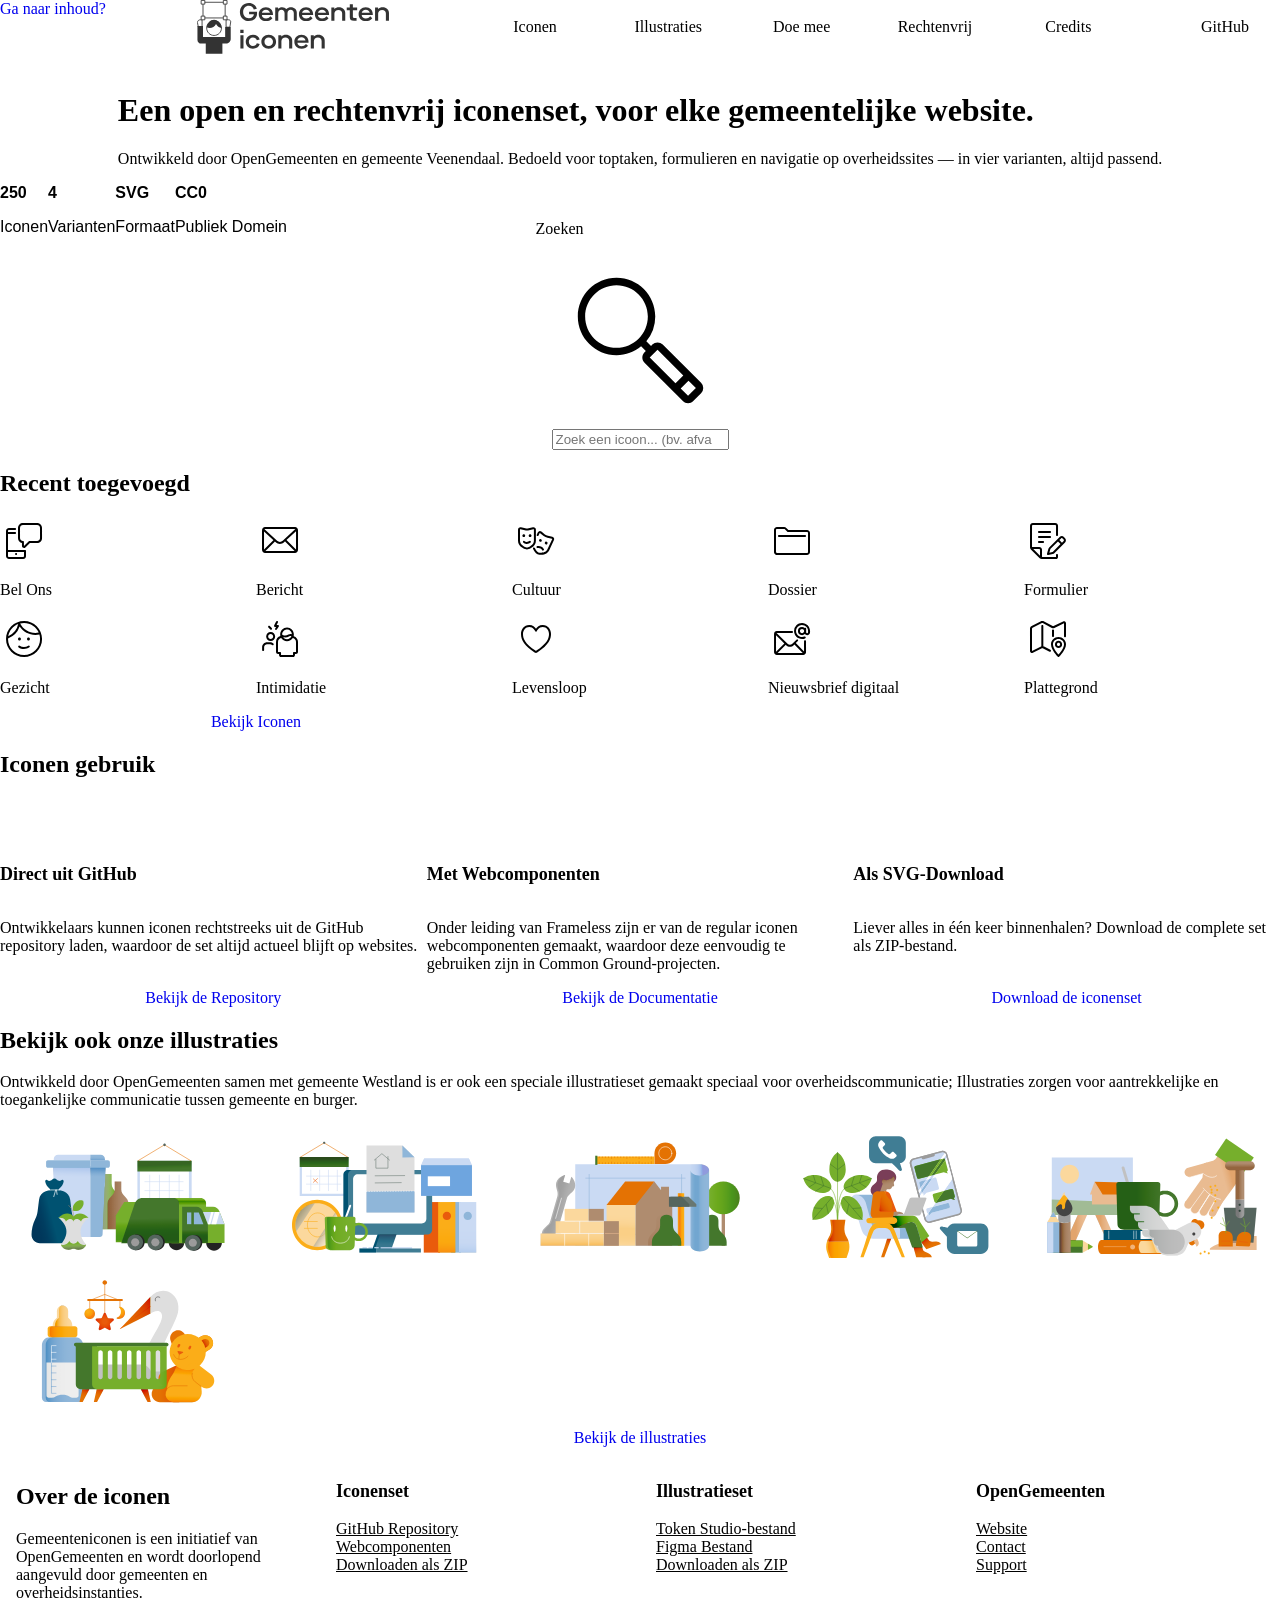
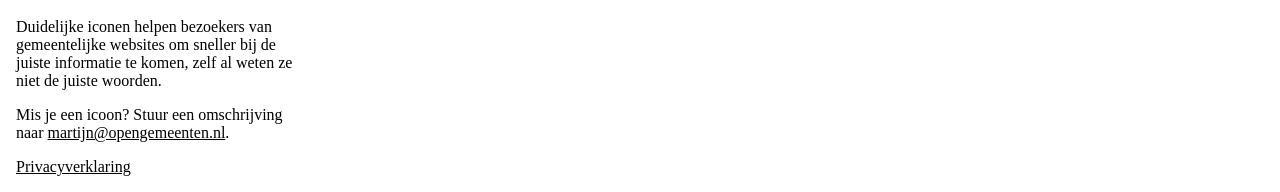
==== index.html @ 469a0768 "#8 illustraties content toegevoegd" ====
<!DOCTYPE html>
<html lang="nl">
    <head>
        <meta charset="UTF-8">

        <meta name="viewport" content="width=device-width, initial-scale=1.0">

        <title>Home | Gemeenteniconen.nl</title>
        <meta name="description" content="Gemeenteniconen.nl - Open en rechtenvrije iconen voor overheidscommunicatie">
        <meta name="author" content="Rowynn Sewkaransing">

        <link rel="stylesheet" href="https://rowynn-eu.github.io/fdnd-gi-look-and-feel-styleguide/styleguide-gemeenteniconen.css?v1">

        <link rel="stylesheet" href="./styles/base--remedy.css">

        <link rel="stylesheet" href="./styles/layout--header.css">
        <link rel="stylesheet" href="./styles/layout--main.css">
        <link rel="stylesheet" href="./styles/layout--footer.css">

        <link rel="stylesheet" href="./styles/page--index.css">

        <link rel="shortcut icon" href="./assets/favicon.png" type="image/x-icon">

        <script src="./scripts/controls--hamburger.js" defer></script>

    </head>
    <body>



        <!-- ************ -->
        <!-- MARK: HEADER -->
        <!-- ************ -->

        <header>
            <a class="skip" href="#main">Ga naar inhoud?</a>

            <a href="./">
                <picture>
                    <source media="(prefers-color-scheme: dark)" srcset="./assets/logo-dark.svg">
                    <img src="./assets/logo-light.svg" alt="Gemeenteniconen.nl home">
                </picture>
            </a>

            <button id="mobile-menu" type="button" class="button button-menu ">Menu</button>

            <nav>
                <a href="./iconen.html">Iconen</a>
                <a href="./illustraties.html">Illustraties</a>
                <a href="./doe-mee.html">Doe mee</a>
                <a href="./rechtenvrij.html">Rechtenvrij</a>
                <a href="./credits.html">Credits</a>

                <a class="button button-github " href="https://github.com/OpenGemeenten/Iconenset/" target="_blank" rel="noopener noreferrer">GitHub</a>
            </nav>
        </header>

        <!-- ********** -->
        <!-- MARK: MAIN -->
        <!-- ********** -->

        <main id="main">
            
            <!-- ***************** -->
            <!-- MARK: HERO/SEARCH -->
            <!-- ***************** -->

            <hgroup>
                <h1>
                    Een <span>open en rechtenvrij</span> iconenset, voor elke gemeentelijke website.
                </h1>
                <p>
                    Ontwikkeld door OpenGemeenten en gemeente Veenendaal. 
                    Bedoeld voor toptaken, formulieren en navigatie op 
                    overheidssites — in vier varianten, altijd passend.
                </p>
            </hgroup>

             <div>
                <strong>250</strong>
                <p>Iconen</p>
                <strong>4</strong>
                <p>Varianten</p>
                <strong>SVG</strong>
                <p>Formaat</p>
                <strong>CC0</strong>
                <p>Publiek Domein</p>
             </div>

            <search >
                <form action="./iconen.html">
                    <label>
                        <span>Zoeken</span>
                        <svg xmlns="http://www.w3.org/2000/svg" viewBox="0 0 48 48">
                        <path d="m40.43 35.48-10.4-10.37a1.983 1.983 0 0 0-2.82 0l-.35.35-1.28-1.28a10.45 10.45 0 0 0 2.42-6.7c0-5.79-4.71-10.5-10.5-10.5S7 11.69 7 17.48s4.71 10.5 10.5 10.5c2.53 0 4.85-.9 6.66-2.39l1.28 1.28-.35.35c-.78.78-.78 2.05 0 2.83l10.4 10.37c.39.39.9.59 1.41.59s1.02-.2 1.41-.59l2.12-2.12a1.983 1.983 0 0 0 0-2.82Zm-22.94-9.49c-4.69 0-8.5-3.81-8.5-8.5s3.81-8.5 8.5-8.5 8.5 3.81 8.5 8.5-3.81 8.5-8.5 8.5Zm11.13.53 6.99 6.96-2.12 2.12-6.99-6.96 2.12-2.12Zm8.28 12.49-2-2 2.12-2.12 2 2-2.12 2.12Z"/>
                        </svg> 
                        <input type="search" placeholder="Zoek een icoon... (bv. afval, paspoort, parkeren)" name="q">
                    </label>
                </form>
            </search>

            <!-- ************ -->
            <!-- MARK: RECENT -->
            <!-- ************ -->

            <section>
                <h2>Recent toegevoegd</h2>
                
                <ul>
                    <li>
                        <svg xmlns="http://www.w3.org/2000/svg" viewBox="0 0 48 48">
                            <path d="M25.01,33.03v-.03H8.01v-16h7c.55,0,1-.45,1-1s-.45-1-1-1h-7v-1c0-.55.45-1,1-1h6c.55,0,1-.45,1-1s-.45-1-1-1h-6c-1.65,0-3,1.35-3,3v25c0,1.65,1.35,3,3,3h14.17c1.56,0,2.83-1.27,2.83-2.83v-5.14c0-.55-.45-1-1-1ZM23.17,40h-14.17c-.55,0-1-.45-1-1v-4h16v4.17c0,.46-.37.83-.83.83ZM17.1,37.01v.02c0,.55-.45,1-1,1s-1-.45-1-1,.45-1.01,1-1.01,1,.44,1,.99ZM37.11,6h-14.19c-1.31,0-2.55.51-3.47,1.44s-1.44,2.16-1.44,3.47v10.22c.01,2.37,1.7,4.34,3.93,4.8l.03,3.12c0,.8.49,1.51,1.24,1.82.25.1.51.15.77.15.52,0,1.02-.2,1.4-.57l4.55-4.41h7.19c2.71,0,4.91-2.2,4.91-4.91v-10.22c0-2.71-2.2-4.91-4.91-4.91ZM40.02,21.12c0,1.6-1.31,2.91-2.91,2.91h-7.59c-.26,0-.51.1-.7.28l-4.85,4.71-.04-4.01c0-.55-.45-.99-1-.99-1.6,0-2.91-1.3-2.91-2.91v-10.22c-.01-.78.29-1.51.84-2.06s1.28-.85,2.06-.85h14.19c1.6,0,2.91,1.3,2.91,2.91v10.22Z"/>
                        </svg>
                        <p>Bel Ons</p>
                    </li>

                    <li>
                        <svg xmlns="http://www.w3.org/2000/svg" viewBox="0 0 48 48">
                            <path d="M39.03,10H9.03c-1.65,0-3,1.41-3,3.14v19.72c0,1.73,1.35,3.14,3,3.14h30c1.65,0,3-1.41,3-3.14V13.14c0-1.73-1.35-3.14-3-3.14ZM9.03,12h30c.12,0,.23.03.33.08,0,0,0,0-.01,0l-12.63,11.74c-1.62,1.51-3.98,1.51-5.61,0l-12.55-11.67c.14-.09.3-.15.47-.15ZM8.03,32.59V14.39l9.46,8.79c-.06.04-.12.06-.16.11l-9.29,9.29ZM9.44,34l9.29-9.29c.07-.07.1-.15.15-.22l.86.8c1.19,1.1,2.68,1.66,4.17,1.66s2.98-.55,4.17-1.66l1.01-.94c.05.13.12.26.23.36l9.29,9.29H9.44ZM40.03,32.59l-9.29-9.29c-.09-.09-.19-.15-.3-.2l9.59-8.91v18.4Z"/>
                        </svg>
                        <p>Bericht</p>
                    </li>


                    <li>
                        <svg xmlns="http://www.w3.org/2000/svg" viewBox="0 0 48 48">
                            <path d="m41.97 23.02-4.71 10.12c-1.81 3.9-5.9 4.66-8.79 4.66-.42 0-.81-.02-1.16-.04a5.148 5.148 0 0 1-3.37-1.57c-.93-.96-2.2-2.5-2.94-4.37a.994.994 0 0 1 .56-1.3.994.994 0 0 1 1.3.56c.63 1.56 1.72 2.88 2.52 3.72.55.57 1.28.91 2.07.96 2.31.16 6.43-.08 8-3.47l4.71-10.13a.371.371 0 0 0-.26-.53l-4.39-.88c-1.4-.28-2.73-.9-3.85-1.79l-3.5-2.79a.35.35 0 0 0-.32-.07c-.07.02-.19.06-.26.21l-1.03 2.23c-.23.5-.83.72-1.33.49-.5-.23-.72-.83-.49-1.33l1.03-2.23c.31-.67.9-1.14 1.61-1.31.71-.17 1.45 0 2.03.45l3.5 2.79a7.12 7.12 0 0 0 3 1.39l4.39.88c.72.14 1.32.6 1.65 1.26.33.65.34 1.41.04 2.08Zm-12.28.99a1.394 1.394 0 1 0-2.53-1.17 1.394 1.394 0 0 0 2.53 1.17Zm5.72 2.66a1.394 1.394 0 1 0-2.53-1.17 1.394 1.394 0 0 0 2.53 1.17Zm-10.19 2.45c-.53.17-.82.73-.65 1.26.17.52.73.81 1.26.65.73-.23 1.81-.06 2.75.43.75.39 1.31.94 1.46 1.44a1.005 1.005 0 0 0 1.25.67c.53-.16.83-.72.67-1.25-.31-1.02-1.2-1.98-2.44-2.63-1.44-.75-3.04-.97-4.29-.57Zm-8.4 3c-.6.23-1.23.34-1.86.34s-1.26-.12-1.86-.34c-2.64-1.02-7.08-3.46-7.08-8.38V12.57c0-.73.33-1.42.91-1.87a2.39 2.39 0 0 1 2.03-.44l4.35 1.05c1.08.26 2.22.26 3.3 0l4.35-1.05a2.39 2.39 0 0 1 2.03.44c.58.45.91 1.14.91 1.87v11.17c0 4.93-4.43 7.37-7.08 8.38Zm5.07-8.39V12.56c0-.16-.09-.25-.14-.3a.367.367 0 0 0-.32-.07l-4.35 1.05c-1.39.34-2.86.34-4.25 0l-4.35-1.05s-.06-.01-.09-.01c-.11 0-.19.05-.23.08-.05.04-.14.14-.14.3v11.17c0 3.73 3.63 5.68 5.8 6.52a3.2 3.2 0 0 0 2.28 0c2.16-.83 5.8-2.79 5.8-6.52Zm-8.71-5.09c0-.77-.62-1.39-1.39-1.39s-1.39.62-1.39 1.39.62 1.39 1.39 1.39 1.39-.62 1.39-1.39Zm4.91-1.4c-.77 0-1.39.62-1.39 1.39s.62 1.39 1.39 1.39 1.39-.62 1.39-1.39-.62-1.39-1.39-1.39Zm-.79 6.88c-.56.52-1.62.81-2.68.77-.85-.04-1.58-.3-1.93-.69a.998.998 0 1 0-1.49 1.33c.71.79 1.92 1.29 3.32 1.36h.34c1.5 0 2.89-.48 3.79-1.3a.997.997 0 1 0-1.35-1.47Z"/>
                        </svg>
                        <p>Cultuur</p>
                    </li>

                    <li>
                        <svg xmlns="http://www.w3.org/2000/svg" viewBox="0 0 48 48">
                            <path d="M39,13h-18.59l-2.12-2.12c-.57-.57-1.32-.88-2.12-.88h-7.17c-1.65,0-3,1.35-3,3v21.94c-.02.65.18,1.28.58,1.83.58.79,1.47,1.24,2.45,1.24h29.97c1.65,0,3-1.35,3-3v-19c0-1.65-1.35-3-3-3ZM40,35c0,.55-.45,1-1,1H9.03c-.33,0-.64-.15-.83-.42-.19-.26-.24-.58-.15-.88h-.05V13c0-.55.45-1,1-1h7.17c.27,0,.52.1.71.29l2.71,2.71h19.41c.55,0,1,.45,1,1v19ZM38,19c0,.55-.45,1-1,1H11c-.55,0-1-.45-1-1s.45-1,1-1h26c.55,0,1,.45,1,1Z"/>
                        </svg>
                        <p>Dossier</p>
                    </li>

                    <li>
                        <svg xmlns="http://www.w3.org/2000/svg" viewBox="0 0 48 48">
                            <path d="M41.06,21.14l-1.16-1.17c-1.13-1.13-3.1-1.13-4.23,0l-10.49,10.44c-.44.41-.73.94-.85,1.48l-1.34,4.88c-.09.34,0,.7.24.96.19.2.45.31.72.31.08,0,.15,0,.23-.03l4.69-1.08c.55-.13,1.05-.4,1.45-.8l10.75-10.75c1.16-1.17,1.16-3.06,0-4.23ZM28.9,34.71c-.13.13-.3.23-.48.27l-3.05.71.91-3.31c.04-.2.14-.37.3-.53l7.39-7.35,2.57,2.57-7.64,7.64ZM39.65,23.95l-1.69,1.69-2.57-2.57,1.7-1.69c.19-.19.45-.29.7-.29s.51.1.7.29l1.17,1.16c.39.39.39,1.02,0,1.4ZM32.96,36.93c-.55,0-.99.47-.98,1.02l.04,2.05h-14v-7.18c0-1.55-1.26-2.82-2.82-2.82h-7.18V8.8c0-.44.36-.8.8-.8h22.4c.44,0,.8.36.8.8v9.2c0,.55.45,1,1,1s1-.45,1-1v-9.2c0-1.54-1.26-2.8-2.8-2.8H8.82c-1.54,0-2.8,1.26-2.8,2.8v21.61c0,.74.3,1.46.83,1.99l8.84,8.79c.53.53,1.23.81,1.97.81h14.36c.54,0,1.04-.21,1.42-.6.38-.38.58-.89.57-1.43l-.04-2.06c0-.55-.43-1-1.02-.98ZM9.29,32h5.91c.45,0,.82.37.82.82v5.88l-6.73-6.69ZM26.02,21h-11c-.55,0-1-.45-1-1s.45-1,1-1h11c.55,0,1,.45,1,1s-.45,1-1,1ZM27.02,15c0,.55-.45,1-1,1h-11c-.55,0-1-.45-1-1s.45-1,1-1h11c.55,0,1,.45,1,1ZM19.02,24c.55,0,1,.45,1,1s-.45,1-1,1h-4c-.55,0-1-.45-1-1s.45-1,1-1h4Z"/>
                        </svg>
                        <p>Formulier</p>
                    </li>

                    <li>
                        <svg xmlns="http://www.w3.org/2000/svg" viewBox="0 0 48 48">
                            <path d="M17.98 23.99c0-.83.67-1.5 1.49-1.5s1.49.67 1.49 1.5-.67 1.5-1.49 1.5-1.49-.67-1.49-1.5Zm10.49-1.56c-.82 0-1.49.67-1.49 1.5s.67 1.5 1.49 1.5 1.49-.67 1.49-1.5-.67-1.5-1.49-1.5Zm13.59 1.55c0 9.94-8.09 18.03-18.03 18.03S6.01 33.92 6.01 23.98 14.1 5.95 24.04 5.95s18.03 8.09 18.03 18.03ZM24.04 7.95c-1.36 0-2.68.19-3.94.51.02.03.04.04.05.07 2.92 5.79 8.75 9.39 15.22 9.39 1.14 0 2.26-.11 3.37-.33-2.47-5.66-8.12-9.64-14.69-9.64ZM8.28 21.15a17.05 17.05 0 0 0 9.93-12.08c-5.11 2.01-8.94 6.55-9.93 12.08Zm31.79 2.83c0-1.56-.24-3.07-.65-4.5-1.32.29-2.68.44-4.05.44-6.4 0-12.24-3.15-15.76-8.37A19.069 19.069 0 0 1 8.05 23.39c0 .2-.03.39-.03.59 0 8.84 7.19 16.03 16.03 16.03s16.03-7.19 16.03-16.03Zm-11.78 6.69c-2.54 1.72-6.03 1.75-8.61.09a.993.993 0 0 0-1.38.3c-.3.46-.17 1.08.3 1.38 1.58 1.02 3.42 1.56 5.31 1.56s3.87-.58 5.49-1.68c.46-.31.58-.93.27-1.39a.999.999 0 0 0-1.39-.27Z"/>
                        </svg>
                        <p>Gezicht</p>
                    </li>

                    <li>
                        <svg xmlns="http://www.w3.org/2000/svg" viewBox="0 0 48 48">
                            <path d="M12.34,12.39c-.39-.39-.39-1.02,0-1.41s1.02-.39,1.41,0l2,2c.39.39.39,1.02,0,1.41-.2.2-.45.29-.71.29s-.51-.1-.71-.29l-2-2ZM14.04,27.19h-2.92c-2.76,0-5,2.24-5,5v2.9c0,.55.45,1,1,1s1-.45,1-1v-2.9c0-1.65,1.35-3,3-3h2.92c.75,0,1.47.28,2.02.78.41.37,1.04.34,1.41-.07.37-.41.34-1.04-.07-1.41-.92-.84-2.12-1.3-3.37-1.3ZM19.16,21.49c0,2.48-2.02,4.5-4.5,4.5s-4.5-2.02-4.5-4.5,2.02-4.5,4.5-4.5,4.5,2.02,4.5,4.5ZM17.16,21.49c0-1.38-1.12-2.5-2.5-2.5s-2.5,1.12-2.5,2.5,1.12,2.5,2.5,2.5,2.5-1.12,2.5-2.5ZM20.83,14.56l2-3c.2-.31.22-.7.05-1.03s-.51-.53-.88-.53h-1.38l1.28-2.55c.25-.49.05-1.09-.45-1.34-.5-.25-1.09-.05-1.34.45l-2,4c-.16.31-.14.68.04.97s.5.47.85.47h1.13l-.96,1.45c-.31.46-.18,1.08.28,1.39.17.11.36.17.55.17.32,0,.64-.16.83-.45ZM42,26.92v10.1c0,1.11-.9,2.01-2.01,2.01h-1.01v1.01c0,.54-.2,1.04-.58,1.43-.38.38-.89.59-1.42.59h-11.94c-.54,0-1.04-.21-1.42-.59-.38-.38-.59-.89-.58-1.43v-1.01s-1.01,0-1.01,0c-1.11,0-2.01-.9-2.01-2.01v-10.1c0-2.79,1.79-5.11,4.4-5.81-.14-.55-.23-1.13-.23-1.72,0-3.77,3.07-6.83,6.83-6.83s6.83,3.07,6.83,6.83c0,.45-.05.89-.13,1.32.05.14.08.29.07.45,2.52.75,4.23,3.02,4.23,5.76ZM26.17,19.38c0,.16.03.31.05.46.53.26,1.06.46,1.6.56,1.56.31,3.19,0,4.6-.85,1.09-.66,2.34-.75,3.41-.3-.07-2.61-2.2-4.71-4.82-4.71s-4.83,2.17-4.83,4.83ZM33.45,21.27c-1.36.83-2.9,1.25-4.43,1.25-.53,0-1.06-.05-1.59-.15-.08-.02-.17-.04-.25-.06.88,1.15,2.26,1.91,3.82,1.91,1.97,0,3.67-1.19,4.42-2.89-.55-.44-1.3-.46-1.97-.05ZM40,26.92c0-1.98-1.31-3.59-3.19-3.96-1.2,1.95-3.36,3.26-5.81,3.26s-4.61-1.31-5.82-3.27c0,0,0,0,0,0-1.9.38-3.17,1.97-3.17,3.96v10.1h2.03c.27,0,.52.12.71.3.19.19.29.44.29.71v2.01s11.94,0,11.94,0v-2.02c0-.27.1-.52.29-.71.19-.19.44-.29.71-.29h2.02v-10.11Z"/>
                        </svg>
                        <p>Intimidatie</p>
                    </li>

                    <li>
                        <svg xmlns="http://www.w3.org/2000/svg" viewBox="0 0 48 48">
                            <path d="M23.95,37.91c-.45,0-.9-.13-1.28-.4-.04-.02-.07-.05-.1-.08-9.64-6.36-13.57-11.69-13.57-18.4,0-4.33,2.91-8.93,8.31-8.93,3.47,0,5.59,2.1,6.69,3.64,1.09-1.54,3.22-3.64,6.69-3.64,5.4,0,8.31,4.6,8.31,8.93,0,4.65-1.64,10.49-13.8,18.5-.37.26-.81.39-1.25.39ZM23.86,35.89c.09.03.18,0,.22-.03,11.39-7.5,12.92-12.72,12.92-16.84,0-3.36-2.21-6.93-6.31-6.93s-5.69,3.84-5.76,4c-.16.37-.52.61-.92.61s-.77-.24-.93-.61c-.07-.16-1.75-4-5.76-4s-6.31,3.57-6.31,6.93c0,4.37,1.55,9.43,12.79,16.82.02.02.05.03.07.05Z"/>
                        </svg>
                        <p>Levens&shy;loop</p>
                    </li>

                    <li>
                        <svg xmlns="http://www.w3.org/2000/svg" viewBox="0 0 48 48">
                            <path d="M37.03 25.18c-.55 0-1 .45-1 1v10.29l-8.25-8.36 2.1-2.06c.39-.39.4-1.02.01-1.41a.987.987 0 0 0-1.41-.01l-4.16 4.09c-1.38 1.33-3.38 1.33-4.76 0L8.54 18.08c.08-.04.17-.07.26-.07h15.18c.55 0 1-.45 1-1s-.45-1-1-1H8.8c-1.52 0-2.76 1.33-2.76 2.96v18.08c0 1.63 1.24 2.96 2.76 2.96h26.47c1.52 0 2.76-1.33 2.76-2.96V26.18c0-.55-.45-1-1-1m-15.1 6.53c1.35 0 2.7-.52 3.78-1.56l.64-.63 8.38 8.49H9.62l8.17-8.21.37.35c1.07 1.04 2.42 1.56 3.77 1.56M8.03 20.37l8.32 8.04-8.32 8.36zM34.04 8.01c-2.13 0-4.14.83-5.65 2.34A7.95 7.95 0 0 0 26.04 16c0 4.41 3.58 8 7.99 8.01h.02c1.07 0 2.12-.21 3.11-.63.51-.21.75-.8.53-1.31a.99.99 0 0 0-1.31-.53c-.74.31-1.52.47-2.33.47h-.01c-1.6 0-3.11-.63-4.24-1.76s-1.75-2.64-1.75-4.25c0-1.6.63-3.11 1.76-4.24a5.998 5.998 0 0 1 10.23 4.26v1.17a.939.939 0 1 1-1.88 0v-3.4c0-.55-.45-1-1-1-.17 0-.31.05-.45.12-.72-.62-1.64-1-2.66-1a4.11 4.11 0 1 0 0 8.22c1.07 0 2.05-.42 2.78-1.1.54.67 1.35 1.1 2.28 1.1 1.62 0 2.94-1.32 2.94-2.94v-1.17c0-4.41-3.58-8-7.99-8.01Zm-.01 10.12c-1.16 0-2.11-.95-2.11-2.11s.95-2.11 2.11-2.11 2.11.95 2.11 2.11-.95 2.11-2.11 2.11"/>
                        </svg>
                        <p>Nieuws&shy;brief digitaal</p>
                    </li>
                    <li>
                        <svg xmlns="http://www.w3.org/2000/svg" viewBox="0 0 48 48">
                            <path d="M34.53,25.86c-1.98,0-3.6,1.6-3.6,3.57s1.62,3.57,3.6,3.57,3.6-1.6,3.6-3.57-1.62-3.57-3.6-3.57ZM34.53,31c-.88,0-1.6-.71-1.6-1.57s.72-1.57,1.6-1.57,1.6.71,1.6,1.57-.72,1.57-1.6,1.57ZM34.5,22c-4.14,0-7.5,3.29-7.5,7.34,0,5.74,6.53,12.11,6.81,12.38.19.19.44.28.69.28s.5-.09.69-.28c.28-.27,6.81-6.64,6.81-12.38,0-4.05-3.36-7.34-7.5-7.34ZM34.5,39.56c-1.62-1.74-5.5-6.33-5.5-10.22,0-2.95,2.47-5.34,5.5-5.34s5.5,2.4,5.5,5.34c0,3.89-3.88,8.48-5.5,10.22ZM42,8.3v12.84c0,.55-.45,1-1,1s-1-.45-1-1v-12.84l-9.54,4.59c-.82.42-1.83.42-2.68-.01l-8.59-4.68c-.53-.27-1.19-.27-1.75.01l-8.89,4.56c-.34.18-.56.55-.56.95v22.26l8.54-4.35c.26-.13.53-.23.81-.3,0-.02-.01-.04-.01-.06V11.04c0-.55.45-1,1-1s1,.45,1,1v20.22s-.01.04-.01.06c.28.07.55.17.81.3l6.3,3.24c.49.25.68.86.43,1.35-.25.49-.85.69-1.35.43l-6.3-3.24c-.55-.29-1.22-.29-1.77,0l-8.55,4.38c-.29.15-.6.22-.9.22-.36,0-.71-.1-1.03-.29-.61-.37-.97-1.02-.97-1.73V13.72c0-1.16.63-2.2,1.65-2.72l8.89-4.56c1.12-.58,2.47-.58,3.59,0l8.59,4.68c.26.13.58.13.85-.01l9.55-4.62c.6-.31,1.32-.28,1.92.08.61.37.97,1.02.97,1.74ZM29.01,22.07c-.55,0-1-.45-1-1v-5.52c0-.55.45-1,1-1s1,.45,1,1v5.52c0,.55-.45,1-1,1Z"/>
                        </svg>
                        <p>Platte&shy;grond</p>
                    </li>

                    <li><a class="button accent" href="./iconen.html">Bekijk Iconen</a></li>
                </ul>
            </section>

            <!-- ************* -->
            <!-- MARK: GEBRUIK -->
            <!-- ************* -->

            <section class="three-column">
                <h2>Iconen gebruik</h2>

                <article>
                    <h3>Direct uit GitHub</h3>

                    <svg width="98" height="96" viewBox="0 0 98 96" fill="none" xmlns="http://www.w3.org/2000/svg">
                        <g>
                        <path d="M41.4395 69.3848C28.8066 67.8535 19.9062 58.7617 19.9062 46.9902C19.9062 42.2051 21.6289 37.0371 24.5 33.5918C23.2559 30.4336 23.4473 23.7344 24.8828 20.959C28.7109 20.4805 33.8789 22.4902 36.9414 25.2656C40.5781 24.1172 44.4062 23.543 49.0957 23.543C53.7852 23.543 57.6133 24.1172 61.0586 25.1699C64.0254 22.4902 69.2891 20.4805 73.1172 20.959C74.457 23.543 74.6484 30.2422 73.4043 33.4961C76.4668 37.1328 78.0937 42.0137 78.0937 46.9902C78.0937 58.7617 69.1934 67.6621 56.3691 69.2891C59.623 71.3945 61.8242 75.9883 61.8242 81.252L61.8242 91.2051C61.8242 94.0762 64.2168 95.7031 67.0879 94.5547C84.4102 87.9512 98 70.6289 98 49.1914C98 22.1074 75.9883 6.69539e-07 48.9043 4.309e-07C21.8203 1.92261e-07 -1.9479e-07 22.1074 -4.3343e-07 49.1914C-6.20631e-07 70.4375 13.4941 88.0469 31.6777 94.6504C34.2617 95.6074 36.75 93.8848 36.75 91.3008L36.75 83.6445C35.4102 84.2188 33.6875 84.6016 32.1562 84.6016C25.8398 84.6016 22.1074 81.1563 19.4277 74.7441C18.375 72.1602 17.2266 70.6289 15.0254 70.3418C13.877 70.2461 13.4941 69.7676 13.4941 69.1934C13.4941 68.0449 15.4082 67.1836 17.3223 67.1836C20.0977 67.1836 22.4902 68.9063 24.9785 72.4473C26.8926 75.2227 28.9023 76.4668 31.2949 76.4668C33.6875 76.4668 35.2187 75.6055 37.4199 73.4043C39.0469 71.7773 40.291 70.3418 41.4395 69.3848Z"/>
                        </g>
                    </svg>

                    <p>
                        Ontwikkelaars kunnen iconen rechtstreeks uit de GitHub repository laden,
                        waardoor de set altijd actueel blijft op websites.
                    </p>
                    <a class="button accent" href="https://github.com/OpenGemeenten/Iconenset/">Bekijk de Repository</a>
                </article>

                <article>
                    <h3>Met Webcomponenten</h3>
                    <svg width="45" height="48" viewBox="0 0 45 48" fill="none" xmlns="http://www.w3.org/2000/svg">
                        <path d="M0 28.5C0 28.0858 0.335786 27.75 0.75 27.75H18C18.4142 27.75 18.75 28.0858 18.75 28.5V45.75C18.75 46.1642 18.4142 46.5 18 46.5H0.75C0.335787 46.5 0 46.1642 0 45.75V28.5Z" fill="#333333"/>
                        <path d="M45 37.125C45 43.1311 40.1311 48 34.125 48C28.1189 48 23.25 43.1311 23.25 37.125C23.25 31.1189 28.1189 26.25 34.125 26.25C40.1311 26.25 45 31.1189 45 37.125Z" fill="#333333"/>
                        <path d="M21.75 0L35.0651 21.375H8.43486L21.75 0Z"/>
                    </svg>

                    <p>
                        Onder leiding van Frameless zijn er van de regular iconen webcomponenten 
                        gemaakt, waardoor deze eenvoudig te gebruiken zijn in Common Ground-projecten.
                    </p>
                    <a class="button accent" href="https://frameless.github.io/iconset-npm/">Bekijk de Documentatie</a>
                </article>

                <article>
                    <h3>Als SVG-Download</h3>

                    <svg width="23" height="39" viewBox="0 0 23 39" fill="none" xmlns="http://www.w3.org/2000/svg">
                        <path d="M21.0458 36V39H1.04579V36H21.0458ZM12.5458 0V26.3789L19.5311 19.3936C20.1169 18.8078 21.0664 18.8078 21.6522 19.3936C22.238 19.9793 22.238 20.9289 21.6522 21.5146L12.1063 31.0605C11.5205 31.6463 10.571 31.6463 9.98524 31.0605L0.43934 21.5146C-0.146447 20.9289 -0.146447 19.9793 0.43934 19.3936C1.02513 18.8078 1.97465 18.8078 2.56043 19.3936L9.54578 26.3789V0H12.5458Z" />
                    </svg>

                    <p>Liever alles in één keer binnenhalen? Download de complete set als ZIP-bestand.</p>
                    <a class="button accent" href="https://github.com/OpenGemeenten/Iconenset/archive/refs/heads/master.zip">Download de iconenset</a>
                </article>
            </section>

            <!-- ****************** -->
            <!-- MARK: ILLUSTRATIES -->
            <!-- ****************** -->

            <section>
                <h2>Bekijk ook onze illustraties</h2>
                <p>
                    Ontwikkeld door OpenGemeenten samen met gemeente Westland is er ook een speciale illustratieset 
                    gemaakt speciaal voor overheidscommunicatie; Illustraties zorgen voor aantrekkelijke en toegankelijke communicatie tussen gemeente en burger.
                </p>
                <div>
                    <img src="./illustraties/afval.svg" alt="Voorbeeld Afbeelding 1">
                    <img src="./illustraties/belasting.svg" alt="Voorbeeld Afbeelding 2">
                    <img src="./illustraties/bouwen.svg" alt="Voorbeeld Afbeelding 3">
                    <img src="./illustraties/contact.svg" alt="Voorbeeld Afbeelding 4">
                    <img src="./illustraties/dagbesteding.svg" alt="Voorbeeld Afbeelding 5">
                    <img src="./illustraties/geboorte.svg" alt="Voorbeeld Afbeelding 6">
                </div>
                <a class="button accent" href="./illustraties.html">Bekijk de illustraties</a>
            </section>


        </main>

        <!-- ************ -->
        <!-- MARK: FOOTER -->
        <!-- ************ -->

         <footer>
            <section>
                <h2>Over de iconen</h2>

                <p>
                    Gemeenteniconen is een initiatief van OpenGemeenten en 
                    wordt doorlopend aangevuld door gemeenten en overheidsinstanties.
                </p>

                <p>
                    Duidelijke iconen helpen bezoekers van gemeentelijke websites om 
                    sneller bij de juiste informatie te komen, zelf al weten ze niet 
                    de juiste woorden.
                </p>

                <p>
                    Mis je een icoon? Stuur een omschrijving naar 
                    <a href="mailto:martijn@opengemeenten.nl">martijn@opengemeenten.nl</a>.
                </p>
                
                <p><a href="./privacy.html">Privacyverklaring</a></p>
            </section>

            <section>
                <h3>Iconenset</h3>

                <ul>
                    <li><a href="https://github.com/OpenGemeenten/Iconenset/" target="_blank" rel="noopener noreferrer">GitHub Repository</a></li>
                    <li><a href="https://frameless.github.io/iconset-npm/" target="_blank" rel="noopener noreferrer">Webcomponenten</a></li>
                    <li><a href="https://github.com/OpenGemeenten/Iconenset/archive/refs/heads/master.zip" target="_blank" rel="noopener noreferrer">Downloaden als ZIP</a></li>
                </ul>
            </section>
            
            <section>
                <h3>Illustratieset</h3>

                <ul>
                    <li><a href="https://github.com/OpenGemeenten/figma-tokens/blob/main/illustrationset.json" target="_blank" rel="noopener noreferrer">Token Studio-bestand</a></li>
                    <li><a href="https://www.figma.com/community/file/1446166755200300993/opengemeenten-illustratieset" target="_blank" rel="noopener noreferrer">Figma Bestand</a></li>
                    <li><a href="https://www.gemeenteniconen.nl/downloads/OG_Illustratieset_v1.zip" target="_blank" rel="noopener noreferrer">Downloaden als ZIP</a></li>
                </ul>
            </section>

            <section>
                <h3>OpenGemeenten</h3>

                <ul>
                    <li><a href="https://www.opengemeenten.nl/" target="_blank" rel="noopener noreferrer">Website</a></li>
                    <li><a href="https://opengemeenten.nl/contact" target="_blank" rel="noopener noreferrer">Contact</a></li>
                    <li><a href="https://www.opengemeenten.nl/support/" target="_blank" rel="noopener noreferrer">Support</a></li>
                </ul>
            </section>
        </footer>
    </body>
</html>
---- styles/base--remedy.css ----
@layer styleguide, base;

@layer base {
    /* ********** */
    /* MARK: BASE */
    /* ********** */

    *, ::before, ::after {
        box-sizing: border-box;
    }

    html {
        --outline: #e09252;
    }

    body {
        display: grid;
        min-height: 100dvh;
        grid-template-rows: auto 1fr auto;;
        margin: 0;

        & main {
            margin: 1rem;
        }
    }

    img, picture, svg {
        display: block;
    }

    img, svg {
        max-width: 100%;
        height: auto;
    }


    :is(article, section) a:not(.button) {
        color: color-mix(in srgb, var(--accent) 30%, var(--fg-0) 70%);

        &:focus {
            color: var(--fg-0);
        }
    }

    a.button, header a {
        text-decoration: none;
        &:hover, &:focus {
            text-decoration: underline;
        }
    }

    /* *********** */
    /* MARK: KLEUR */
    /* *********** */

    path {
        fill: var(--fg-0);
    }


    ::selection {
        color: var(--accent-text);
        background: var(--accent);
    }

    :focus {
        outline-color: var(--outline);
        outline-offset: 0.1em;
    }

    .button {
        font-family: 'Geist';
    }

    .card {
        display: flex;
        flex-direction: column;
        justify-content: center;
        align-items: center;
        padding: var(--spacing-sm);
        transition-duration: 0.125s;
        
        border-radius: var(--rounded-xs);
        border: none;

        background-color: var(--bg-1);
        width: 8rem;
        height: 8rem;

        > svg, img {
            fill: var(--fg-0);
            aspect-ratio: 1 / 1;
            width: 50%;
            height: 50%;
        }

        &:hover, &:focus {
            box-shadow: 0.25rem 0.25rem 0rem 0rem var(--accent);
            translate: 0 -0.25rem;
        }

    }
}

    /* **************** */
    /* MARK: STYLEGUIDE */
    /* **************** */

@layer styleguide {
    
    :is(button, .button) {
        appearance: none;
        display: flex;
        justify-content: center;
        align-items: center;
        padding: var(--spacing-sm);
        border: none;
        border-radius: var(--rounded-xs);
        transition-property: translate;
        transition-duration: 0.125s;

        &:hover,
        &:focus {
            text-decoration-line: underline;
            translate: 0 -2px;
        }
    }

    h1, .heading-large {
        font-size: clamp(1.5rem, 1.2241rem + 1.3793vw, 2rem);
    }

    h2, .heading-medium {
        font-size: clamp(1.125rem, 0.9181rem + 1.0345vw, 1.5rem);
    }

    h3, .heading-small {
        font-size: clamp(1rem, 0.931rem + 0.3448vw, 1.125rem);
    }
}
---- styles/layout--header.css ----
header {

    /* ************* */
    /* MARK: STYLING */
    /* ************* */
    --accent-muted-alt:light-dark(#485364, #486ddb);
    z-index: 10;

    color: inherit;
    background-color: inherit;

    padding-top: var(--spacing-md);

    display: flex;
    flex-wrap: wrap;
    justify-content: space-between;
    gap: 1em;

    position: sticky;
    top: 0;

    border-bottom: 1px solid var(--fg-0);

    picture {
        width: clamp(8rem, 6.5455rem + 7.2727vw, 12rem);
        height: auto;
        flex-basis: 90%;
        margin-left: var(--spacing-md);
    }
    /* ************* */
    /* MARK: BUTTONS */
    /* ************* */

    .button-menu, .button-github {
        color: var(--accent-text);
        background-color: var(--accent-muted-alt);
        height: 40px;
        width: 120px;
    }


    .button-github::before {
        scale:0.9;
    }

    .button-menu {
        background-color: var(--accent);
        z-index: 30;
        flex-basis: 10%;
        margin-right:var(--spacing-sm);
    }


    /* ********* */
    /* MARK: NAV */
    /* ********* */

    nav {
        z-index: 20;
        display: grid;
        grid-template-columns: repeat(auto-fit, 120px);
        /* grid-template-rows: repeat(auto, 110px); */
        column-gap: var(--spacing-md);
        row-gap: var(--spacing-sm);
        justify-content: center;

        background-color: var(--accent);

        flex-basis: 100%;
        flex-grow: 1;
        transition-duration: 0.125s;

        overflow: hidden;

        visibility: hidden;
        max-height: 0;
        padding: 0;

        & > a {
            font-family: 'Geist';
            color: var(--accent-text);
            background-color: var(--accent-muted-alt);

            min-width: 110px;
            height: 40px;
            text-align:center;
            justify-content: center;
            align-items: center;
            padding: var(--spacing-sm);
            transition-property: translate;
            transition-duration: 0.125s;
            
            border-radius: var(--rounded-xs);
            border: none;

            &:hover, &:focus {
                translate: 0 -2px;
            }
        }
    }

    .is-open {
        border-top: 1px solid var(--fg-0);
        visibility: visible;
        max-height: unset;
        padding: var(--spacing-md);
    }
    /* ************* */
    /* MARK: @MEDIA */
    /* ************* */


    @media (min-width: 900px) {

        padding-top: var(--spacing-sm);
        padding-bottom: var(--spacing-sm);

        picture {
            flex-basis: none;
        }

        button[id="mobile-menu"] {
            display: none;
        }

        nav {
            visibility: visible;
            max-height: unset;
            flex-basis: 0%;

            background-color: unset;
            transition-duration: 0;
            
            display: grid;
            grid-template-columns: repeat(6, 1fr);
            align-items: center;

            .button-github {
                background-color: var(--accent);
                width: fit-content;
                height: fit-content;
                padding: var(--spacing-xs);
                margin-left: auto;
                margin-right: var(--spacing-md);
            }

            & > a {
                color: var(--fg-0);
                background-color: unset;

                padding: unset;
                height: fit-content;
                width: fit-content;

                &:hover, &:focus {
                    translate: unset;
                }
            }

        }

    }

    @media (min-width: 1000px) {
        nav {
            max-width: 800px;
        }
    }
}
---- styles/layout--main.css ----
main {
    display: grid;
    place-items: center;
    gap: var(--spacing-md);

    width: min(100% - 2 * var(--spacing-md), 900px);
    margin-inline: auto;

    article, section {
        width: 100%;
    }

    .three-column {
        display: grid;
        grid-template-columns: 1fr;
        gap: var(--spacing-md);

        article {
            display: flex;
            flex-direction: column;

            img, svg {
                height: 3em;
                width: auto;
                order:-1;

                margin-right: auto;
            }  

            a {
                margin-top: auto;
            }
        }

        @media (min-width: 600px) {
            grid-template-columns: repeat(3, 1fr);

            h2 {
                grid-column: 1 / -1
            }
        }
    }
}
---- styles/layout--footer.css ----
footer {
    
    color: var(--accent-text);
    background:var(--accent);

    display: grid;
    grid-template-columns: repeat(auto-fit, 288px);
    justify-content: space-around;

    margin-top: var(--spacing-xxl);

    section {
        margin: var(--spacing-sm);
    }

    ul {
        list-style: none;
        padding: 0;
    }
    
    li {
        padding-bottom: var(--spacing-md);
    }

    a {
        color: inherit;
    }

}
---- styles/page--index.css ----
main {

    ul {
        list-style: none;
        padding-left: 0;
        margin: 0;
    }

    /* *********** */
    /* MARK: STATS */
    /* *********** */

    > div:nth-of-type(1) {
        width: 100%;
        border-top: 1px solid var(--fg-0);
        border-bottom: 1px solid var(--fg-0);
        padding: var(--spacing-md) 0;
        
        display: grid;
        grid-template-columns: auto 1fr auto 1fr;
        align-items: baseline;
        column-gap: var(--spacing-xs);

        @media (min-width: 700px) {
            grid-template-columns: repeat(4, auto);
            grid-template-rows: auto auto;
            grid-auto-flow: column;
            justify-content: start;
            column-gap: var(--spacing-lg);
            row-gap: 0;
        }

        :is(p, strong) {
            font-family: 'Geist', sans-serif;
        }
    }

    /* ************ */
    /* MARK: ZOEKEN */
    /* ************ */

    search {
        margin: var(--spacing-xxl) 0 var(--spacing-xl) 0;

        label {
            input {
                flex-basis: 100;
            }
            span {
            font-family: 'Geist';
            color: var(--fg-2);
            position: absolute;
            translate: -1em -2em;
            }
        }
    }

    /* ************ */
    /* MARK: RECENT */
    /* ************ */

    section:nth-of-type(1) > ul {
            display: grid;
            grid-template-columns: repeat(auto-fit, 6rem);
            gap: var(--spacing-sm);

            svg {width: 3rem;}

            li {
                place-items: center;
                background: var(--bg-1);
                border-radius: var(--rounded-xs);
            }

            li:last-child {
                background:none;
                grid-column: span 2;
                place-items: unset;
            }

            @media (min-width: 600px) {
                grid-template-columns: repeat(5, 1fr);
            }
        }

    /* ****************** */
    /* MARK: ILLUSRTATIES */
    /* ****************** */

    section:nth-of-type(3) > div {
        display: grid;
        grid-template-columns:
        repeat(auto-fit, clamp(9rem, -0.2632rem + 46.3158vw, 16rem));
        justify-content: center;
        align-items: center;
        gap: var(--spacing-sm);

        img {
            background-color: var(--bg-1);
        }
        margin-bottom: 1em;
    }
}
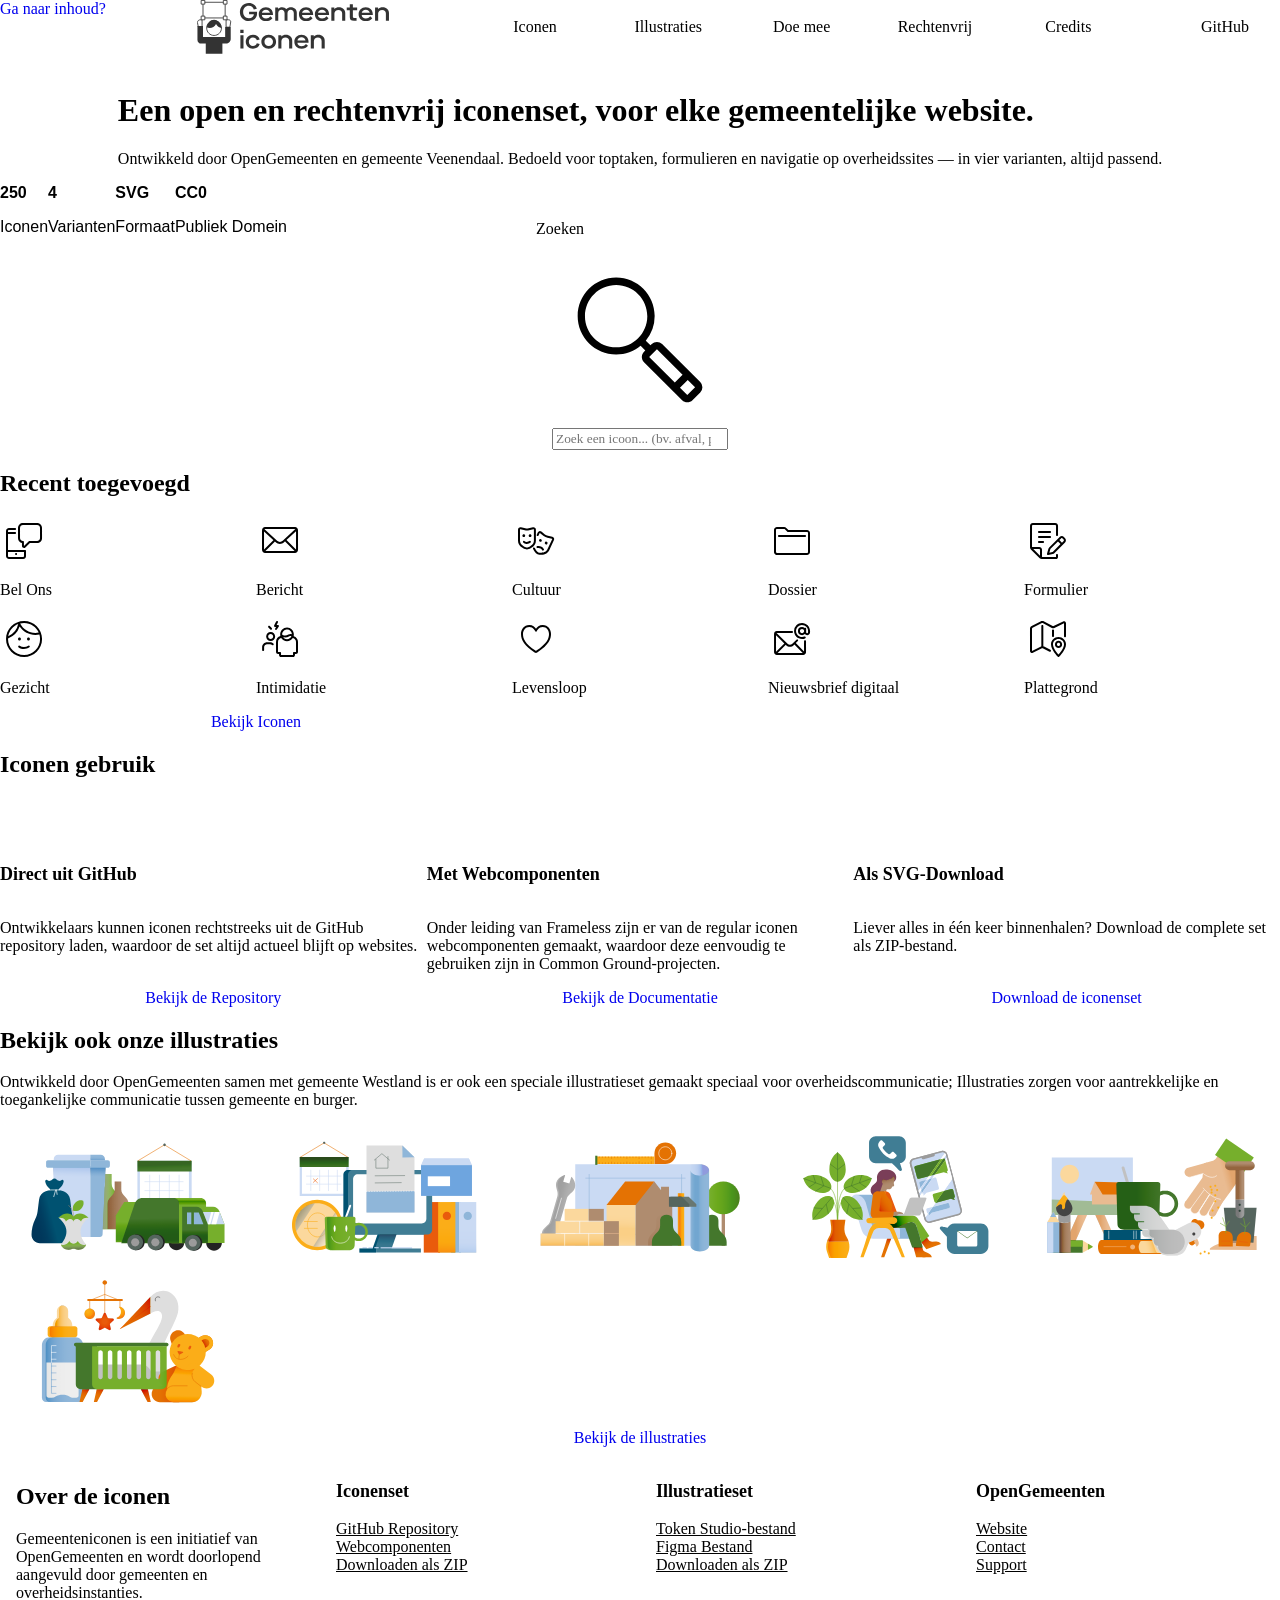
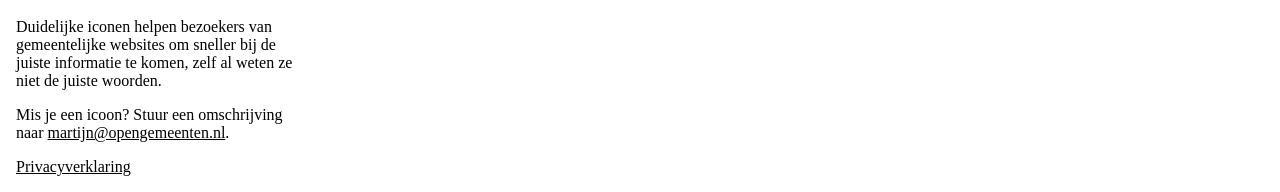
==== commit 8a6881b5: "#12 filters en basis iconen in html gezet met basis styling" ====
--- a/index.html
+++ b/index.html
@@ -87,7 +87,7 @@
                 <p>Publiek Domein</p>
              </div>
 
-            <search >
+            <search class="search-style">
                 <form action="./iconen.html">
                     <label>
                         <span>Zoeken</span>
--- a/styles/base--remedy.css
+++ b/styles/base--remedy.css
@@ -51,6 +51,10 @@
         }
     }
 
+    fieldset,legend, input {
+        font-family:'Geist';
+    }
+
     /* *********** */
     /* MARK: KLEUR */
     /* *********** */
@@ -100,7 +104,6 @@
             box-shadow: 0.25rem 0.25rem 0rem 0rem var(--accent);
             translate: 0 -0.25rem;
         }
-
     }
 }
 
--- a/styles/layout--main.css
+++ b/styles/layout--main.css
@@ -40,4 +40,25 @@
             }
         }
     }
+
+    /* ************ */
+    /* MARK: ZOEKEN */
+    /* ************ */
+
+    .search-style {
+        margin: var(--spacing-xxl) 0 var(--spacing-xl) 0;
+
+        label {
+            input {
+                flex-basis: 100;
+            }
+            span {
+            font-family: 'Geist';
+            color: var(--fg-2);
+            position: absolute;
+            translate: -1em -2em;
+            }
+        }
+    }
+
 }
--- a/styles/page--index.css
+++ b/styles/page--index.css
@@ -34,26 +34,6 @@
 
         :is(p, strong) {
             font-family: 'Geist', sans-serif;
-        }
-    }
-
-    /* ************ */
-    /* MARK: ZOEKEN */
-    /* ************ */
-
-    search {
-        margin: var(--spacing-xxl) 0 var(--spacing-xl) 0;
-
-        label {
-            input {
-                flex-basis: 100;
-            }
-            span {
-            font-family: 'Geist';
-            color: var(--fg-2);
-            position: absolute;
-            translate: -1em -2em;
-            }
         }
     }
 
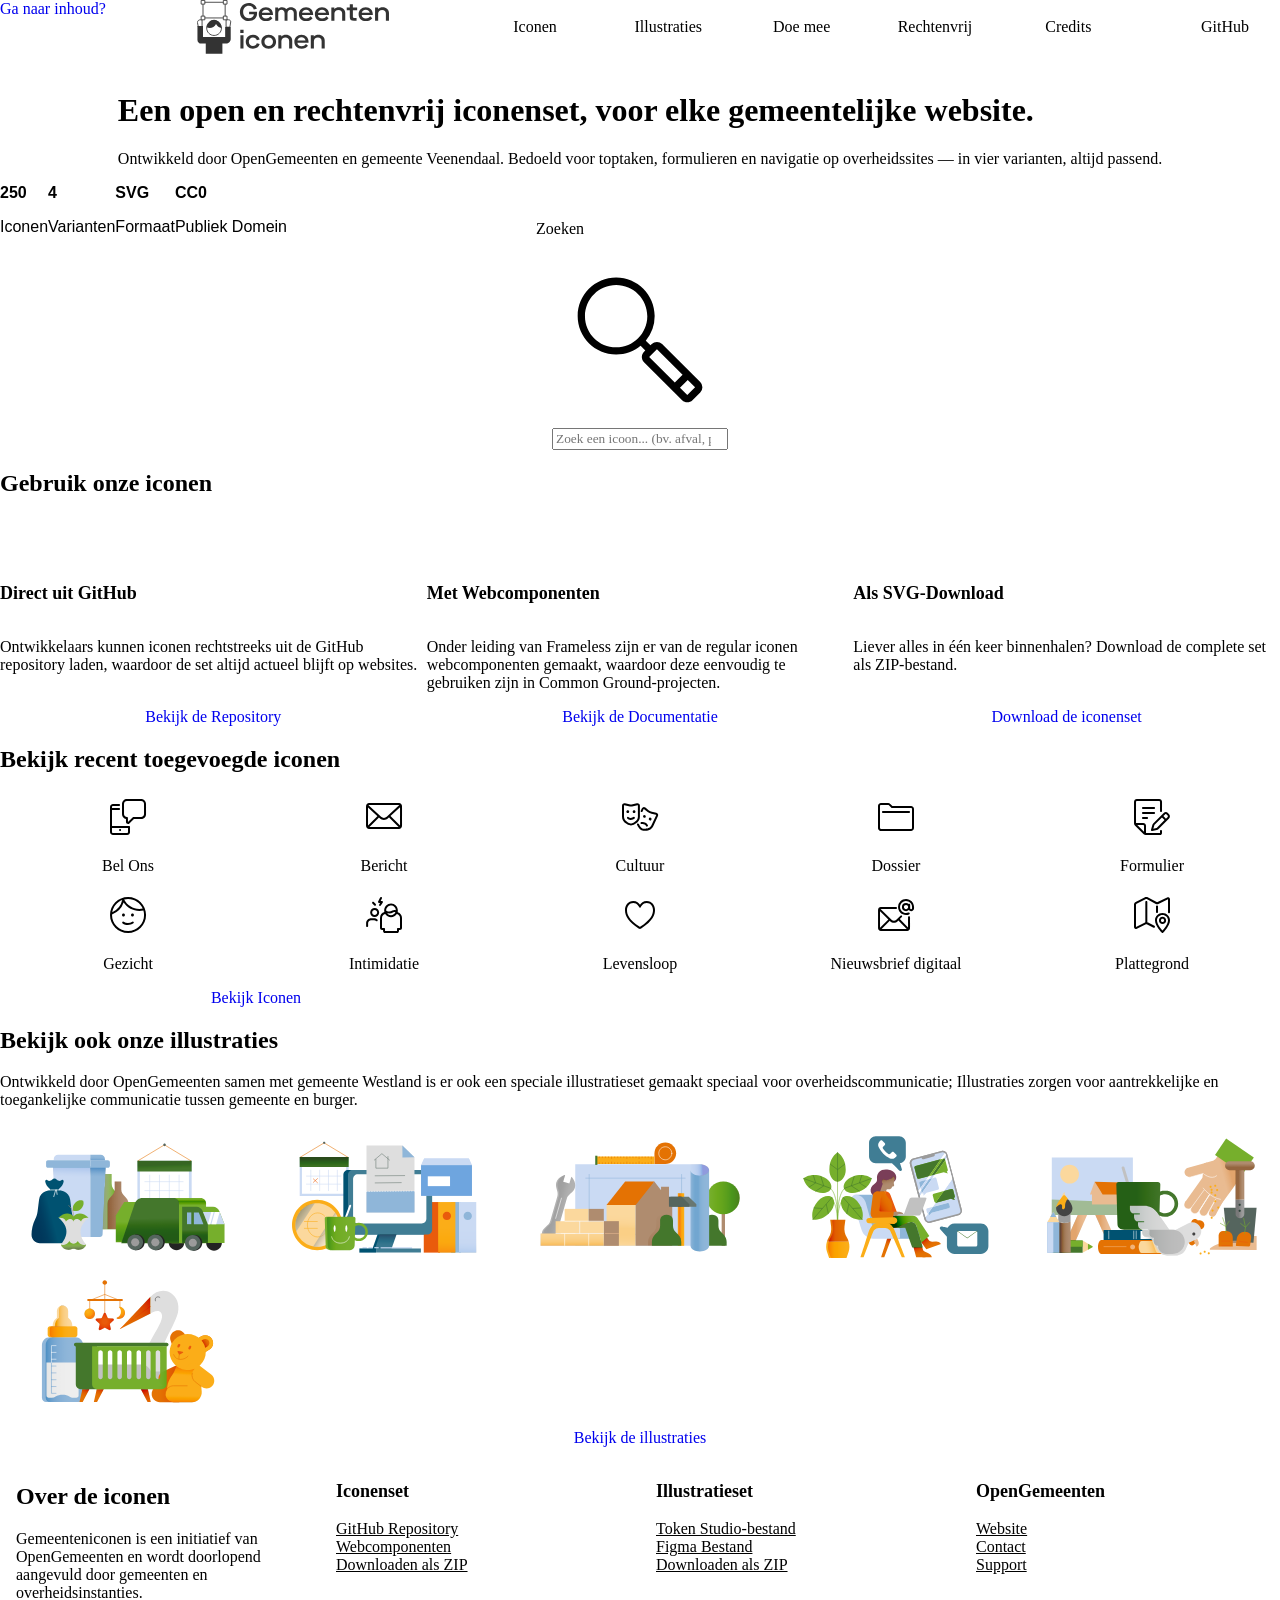
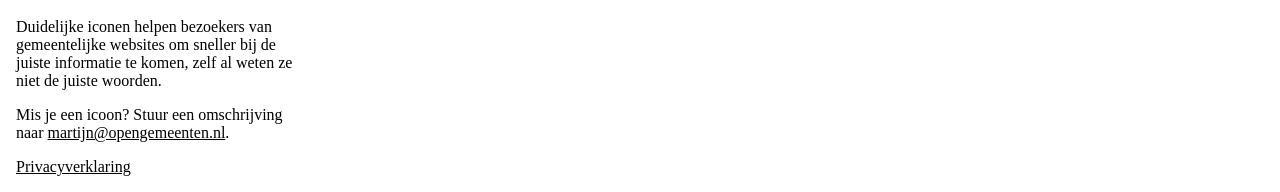
==== commit a1136dc9: "#15 layout - law of proximity en verbeterde hierachie" ====
--- a/index.html
+++ b/index.html
@@ -42,7 +42,7 @@
                 </picture>
             </a>
 
-            <button id="mobile-menu" type="button" class="button button-menu ">Menu</button>
+            <button id="mobile-menu" type="button" class="button button-menu">Menu</button>
 
             <nav>
                 <a href="./iconen.html">Iconen</a>
@@ -51,7 +51,7 @@
                 <a href="./rechtenvrij.html">Rechtenvrij</a>
                 <a href="./credits.html">Credits</a>
 
-                <a class="button button-github " href="https://github.com/OpenGemeenten/Iconenset/" target="_blank" rel="noopener noreferrer">GitHub</a>
+                <a class="button button-github" href="https://github.com/OpenGemeenten/Iconenset/" target="_blank" rel="noopener noreferrer">GitHub</a>
             </nav>
         </header>
 
@@ -94,99 +94,18 @@
                         <svg xmlns="http://www.w3.org/2000/svg" viewBox="0 0 48 48">
                         <path d="m40.43 35.48-10.4-10.37a1.983 1.983 0 0 0-2.82 0l-.35.35-1.28-1.28a10.45 10.45 0 0 0 2.42-6.7c0-5.79-4.71-10.5-10.5-10.5S7 11.69 7 17.48s4.71 10.5 10.5 10.5c2.53 0 4.85-.9 6.66-2.39l1.28 1.28-.35.35c-.78.78-.78 2.05 0 2.83l10.4 10.37c.39.39.9.59 1.41.59s1.02-.2 1.41-.59l2.12-2.12a1.983 1.983 0 0 0 0-2.82Zm-22.94-9.49c-4.69 0-8.5-3.81-8.5-8.5s3.81-8.5 8.5-8.5 8.5 3.81 8.5 8.5-3.81 8.5-8.5 8.5Zm11.13.53 6.99 6.96-2.12 2.12-6.99-6.96 2.12-2.12Zm8.28 12.49-2-2 2.12-2.12 2 2-2.12 2.12Z"/>
                         </svg> 
-                        <input type="search" placeholder="Zoek een icoon... (bv. afval, paspoort, parkeren)" name="q">
+                        <input type="search" spellcheck="true" id="iconenZoeken" name="q" placeholder="Zoek een icoon... (bv. afval, paspoort, parkeren)">
                     </label>
                 </form>
             </search>
 
-            <!-- ************ -->
-            <!-- MARK: RECENT -->
-            <!-- ************ -->
-
-            <section>
-                <h2>Recent toegevoegd</h2>
-                
-                <ul>
-                    <li>
-                        <svg xmlns="http://www.w3.org/2000/svg" viewBox="0 0 48 48">
-                            <path d="M25.01,33.03v-.03H8.01v-16h7c.55,0,1-.45,1-1s-.45-1-1-1h-7v-1c0-.55.45-1,1-1h6c.55,0,1-.45,1-1s-.45-1-1-1h-6c-1.65,0-3,1.35-3,3v25c0,1.65,1.35,3,3,3h14.17c1.56,0,2.83-1.27,2.83-2.83v-5.14c0-.55-.45-1-1-1ZM23.17,40h-14.17c-.55,0-1-.45-1-1v-4h16v4.17c0,.46-.37.83-.83.83ZM17.1,37.01v.02c0,.55-.45,1-1,1s-1-.45-1-1,.45-1.01,1-1.01,1,.44,1,.99ZM37.11,6h-14.19c-1.31,0-2.55.51-3.47,1.44s-1.44,2.16-1.44,3.47v10.22c.01,2.37,1.7,4.34,3.93,4.8l.03,3.12c0,.8.49,1.51,1.24,1.82.25.1.51.15.77.15.52,0,1.02-.2,1.4-.57l4.55-4.41h7.19c2.71,0,4.91-2.2,4.91-4.91v-10.22c0-2.71-2.2-4.91-4.91-4.91ZM40.02,21.12c0,1.6-1.31,2.91-2.91,2.91h-7.59c-.26,0-.51.1-.7.28l-4.85,4.71-.04-4.01c0-.55-.45-.99-1-.99-1.6,0-2.91-1.3-2.91-2.91v-10.22c-.01-.78.29-1.51.84-2.06s1.28-.85,2.06-.85h14.19c1.6,0,2.91,1.3,2.91,2.91v10.22Z"/>
-                        </svg>
-                        <p>Bel Ons</p>
-                    </li>
-
-                    <li>
-                        <svg xmlns="http://www.w3.org/2000/svg" viewBox="0 0 48 48">
-                            <path d="M39.03,10H9.03c-1.65,0-3,1.41-3,3.14v19.72c0,1.73,1.35,3.14,3,3.14h30c1.65,0,3-1.41,3-3.14V13.14c0-1.73-1.35-3.14-3-3.14ZM9.03,12h30c.12,0,.23.03.33.08,0,0,0,0-.01,0l-12.63,11.74c-1.62,1.51-3.98,1.51-5.61,0l-12.55-11.67c.14-.09.3-.15.47-.15ZM8.03,32.59V14.39l9.46,8.79c-.06.04-.12.06-.16.11l-9.29,9.29ZM9.44,34l9.29-9.29c.07-.07.1-.15.15-.22l.86.8c1.19,1.1,2.68,1.66,4.17,1.66s2.98-.55,4.17-1.66l1.01-.94c.05.13.12.26.23.36l9.29,9.29H9.44ZM40.03,32.59l-9.29-9.29c-.09-.09-.19-.15-.3-.2l9.59-8.91v18.4Z"/>
-                        </svg>
-                        <p>Bericht</p>
-                    </li>
-
-
-                    <li>
-                        <svg xmlns="http://www.w3.org/2000/svg" viewBox="0 0 48 48">
-                            <path d="m41.97 23.02-4.71 10.12c-1.81 3.9-5.9 4.66-8.79 4.66-.42 0-.81-.02-1.16-.04a5.148 5.148 0 0 1-3.37-1.57c-.93-.96-2.2-2.5-2.94-4.37a.994.994 0 0 1 .56-1.3.994.994 0 0 1 1.3.56c.63 1.56 1.72 2.88 2.52 3.72.55.57 1.28.91 2.07.96 2.31.16 6.43-.08 8-3.47l4.71-10.13a.371.371 0 0 0-.26-.53l-4.39-.88c-1.4-.28-2.73-.9-3.85-1.79l-3.5-2.79a.35.35 0 0 0-.32-.07c-.07.02-.19.06-.26.21l-1.03 2.23c-.23.5-.83.72-1.33.49-.5-.23-.72-.83-.49-1.33l1.03-2.23c.31-.67.9-1.14 1.61-1.31.71-.17 1.45 0 2.03.45l3.5 2.79a7.12 7.12 0 0 0 3 1.39l4.39.88c.72.14 1.32.6 1.65 1.26.33.65.34 1.41.04 2.08Zm-12.28.99a1.394 1.394 0 1 0-2.53-1.17 1.394 1.394 0 0 0 2.53 1.17Zm5.72 2.66a1.394 1.394 0 1 0-2.53-1.17 1.394 1.394 0 0 0 2.53 1.17Zm-10.19 2.45c-.53.17-.82.73-.65 1.26.17.52.73.81 1.26.65.73-.23 1.81-.06 2.75.43.75.39 1.31.94 1.46 1.44a1.005 1.005 0 0 0 1.25.67c.53-.16.83-.72.67-1.25-.31-1.02-1.2-1.98-2.44-2.63-1.44-.75-3.04-.97-4.29-.57Zm-8.4 3c-.6.23-1.23.34-1.86.34s-1.26-.12-1.86-.34c-2.64-1.02-7.08-3.46-7.08-8.38V12.57c0-.73.33-1.42.91-1.87a2.39 2.39 0 0 1 2.03-.44l4.35 1.05c1.08.26 2.22.26 3.3 0l4.35-1.05a2.39 2.39 0 0 1 2.03.44c.58.45.91 1.14.91 1.87v11.17c0 4.93-4.43 7.37-7.08 8.38Zm5.07-8.39V12.56c0-.16-.09-.25-.14-.3a.367.367 0 0 0-.32-.07l-4.35 1.05c-1.39.34-2.86.34-4.25 0l-4.35-1.05s-.06-.01-.09-.01c-.11 0-.19.05-.23.08-.05.04-.14.14-.14.3v11.17c0 3.73 3.63 5.68 5.8 6.52a3.2 3.2 0 0 0 2.28 0c2.16-.83 5.8-2.79 5.8-6.52Zm-8.71-5.09c0-.77-.62-1.39-1.39-1.39s-1.39.62-1.39 1.39.62 1.39 1.39 1.39 1.39-.62 1.39-1.39Zm4.91-1.4c-.77 0-1.39.62-1.39 1.39s.62 1.39 1.39 1.39 1.39-.62 1.39-1.39-.62-1.39-1.39-1.39Zm-.79 6.88c-.56.52-1.62.81-2.68.77-.85-.04-1.58-.3-1.93-.69a.998.998 0 1 0-1.49 1.33c.71.79 1.92 1.29 3.32 1.36h.34c1.5 0 2.89-.48 3.79-1.3a.997.997 0 1 0-1.35-1.47Z"/>
-                        </svg>
-                        <p>Cultuur</p>
-                    </li>
-
-                    <li>
-                        <svg xmlns="http://www.w3.org/2000/svg" viewBox="0 0 48 48">
-                            <path d="M39,13h-18.59l-2.12-2.12c-.57-.57-1.32-.88-2.12-.88h-7.17c-1.65,0-3,1.35-3,3v21.94c-.02.65.18,1.28.58,1.83.58.79,1.47,1.24,2.45,1.24h29.97c1.65,0,3-1.35,3-3v-19c0-1.65-1.35-3-3-3ZM40,35c0,.55-.45,1-1,1H9.03c-.33,0-.64-.15-.83-.42-.19-.26-.24-.58-.15-.88h-.05V13c0-.55.45-1,1-1h7.17c.27,0,.52.1.71.29l2.71,2.71h19.41c.55,0,1,.45,1,1v19ZM38,19c0,.55-.45,1-1,1H11c-.55,0-1-.45-1-1s.45-1,1-1h26c.55,0,1,.45,1,1Z"/>
-                        </svg>
-                        <p>Dossier</p>
-                    </li>
-
-                    <li>
-                        <svg xmlns="http://www.w3.org/2000/svg" viewBox="0 0 48 48">
-                            <path d="M41.06,21.14l-1.16-1.17c-1.13-1.13-3.1-1.13-4.23,0l-10.49,10.44c-.44.41-.73.94-.85,1.48l-1.34,4.88c-.09.34,0,.7.24.96.19.2.45.31.72.31.08,0,.15,0,.23-.03l4.69-1.08c.55-.13,1.05-.4,1.45-.8l10.75-10.75c1.16-1.17,1.16-3.06,0-4.23ZM28.9,34.71c-.13.13-.3.23-.48.27l-3.05.71.91-3.31c.04-.2.14-.37.3-.53l7.39-7.35,2.57,2.57-7.64,7.64ZM39.65,23.95l-1.69,1.69-2.57-2.57,1.7-1.69c.19-.19.45-.29.7-.29s.51.1.7.29l1.17,1.16c.39.39.39,1.02,0,1.4ZM32.96,36.93c-.55,0-.99.47-.98,1.02l.04,2.05h-14v-7.18c0-1.55-1.26-2.82-2.82-2.82h-7.18V8.8c0-.44.36-.8.8-.8h22.4c.44,0,.8.36.8.8v9.2c0,.55.45,1,1,1s1-.45,1-1v-9.2c0-1.54-1.26-2.8-2.8-2.8H8.82c-1.54,0-2.8,1.26-2.8,2.8v21.61c0,.74.3,1.46.83,1.99l8.84,8.79c.53.53,1.23.81,1.97.81h14.36c.54,0,1.04-.21,1.42-.6.38-.38.58-.89.57-1.43l-.04-2.06c0-.55-.43-1-1.02-.98ZM9.29,32h5.91c.45,0,.82.37.82.82v5.88l-6.73-6.69ZM26.02,21h-11c-.55,0-1-.45-1-1s.45-1,1-1h11c.55,0,1,.45,1,1s-.45,1-1,1ZM27.02,15c0,.55-.45,1-1,1h-11c-.55,0-1-.45-1-1s.45-1,1-1h11c.55,0,1,.45,1,1ZM19.02,24c.55,0,1,.45,1,1s-.45,1-1,1h-4c-.55,0-1-.45-1-1s.45-1,1-1h4Z"/>
-                        </svg>
-                        <p>Formulier</p>
-                    </li>
-
-                    <li>
-                        <svg xmlns="http://www.w3.org/2000/svg" viewBox="0 0 48 48">
-                            <path d="M17.98 23.99c0-.83.67-1.5 1.49-1.5s1.49.67 1.49 1.5-.67 1.5-1.49 1.5-1.49-.67-1.49-1.5Zm10.49-1.56c-.82 0-1.49.67-1.49 1.5s.67 1.5 1.49 1.5 1.49-.67 1.49-1.5-.67-1.5-1.49-1.5Zm13.59 1.55c0 9.94-8.09 18.03-18.03 18.03S6.01 33.92 6.01 23.98 14.1 5.95 24.04 5.95s18.03 8.09 18.03 18.03ZM24.04 7.95c-1.36 0-2.68.19-3.94.51.02.03.04.04.05.07 2.92 5.79 8.75 9.39 15.22 9.39 1.14 0 2.26-.11 3.37-.33-2.47-5.66-8.12-9.64-14.69-9.64ZM8.28 21.15a17.05 17.05 0 0 0 9.93-12.08c-5.11 2.01-8.94 6.55-9.93 12.08Zm31.79 2.83c0-1.56-.24-3.07-.65-4.5-1.32.29-2.68.44-4.05.44-6.4 0-12.24-3.15-15.76-8.37A19.069 19.069 0 0 1 8.05 23.39c0 .2-.03.39-.03.59 0 8.84 7.19 16.03 16.03 16.03s16.03-7.19 16.03-16.03Zm-11.78 6.69c-2.54 1.72-6.03 1.75-8.61.09a.993.993 0 0 0-1.38.3c-.3.46-.17 1.08.3 1.38 1.58 1.02 3.42 1.56 5.31 1.56s3.87-.58 5.49-1.68c.46-.31.58-.93.27-1.39a.999.999 0 0 0-1.39-.27Z"/>
-                        </svg>
-                        <p>Gezicht</p>
-                    </li>
-
-                    <li>
-                        <svg xmlns="http://www.w3.org/2000/svg" viewBox="0 0 48 48">
-                            <path d="M12.34,12.39c-.39-.39-.39-1.02,0-1.41s1.02-.39,1.41,0l2,2c.39.39.39,1.02,0,1.41-.2.2-.45.29-.71.29s-.51-.1-.71-.29l-2-2ZM14.04,27.19h-2.92c-2.76,0-5,2.24-5,5v2.9c0,.55.45,1,1,1s1-.45,1-1v-2.9c0-1.65,1.35-3,3-3h2.92c.75,0,1.47.28,2.02.78.41.37,1.04.34,1.41-.07.37-.41.34-1.04-.07-1.41-.92-.84-2.12-1.3-3.37-1.3ZM19.16,21.49c0,2.48-2.02,4.5-4.5,4.5s-4.5-2.02-4.5-4.5,2.02-4.5,4.5-4.5,4.5,2.02,4.5,4.5ZM17.16,21.49c0-1.38-1.12-2.5-2.5-2.5s-2.5,1.12-2.5,2.5,1.12,2.5,2.5,2.5,2.5-1.12,2.5-2.5ZM20.83,14.56l2-3c.2-.31.22-.7.05-1.03s-.51-.53-.88-.53h-1.38l1.28-2.55c.25-.49.05-1.09-.45-1.34-.5-.25-1.09-.05-1.34.45l-2,4c-.16.31-.14.68.04.97s.5.47.85.47h1.13l-.96,1.45c-.31.46-.18,1.08.28,1.39.17.11.36.17.55.17.32,0,.64-.16.83-.45ZM42,26.92v10.1c0,1.11-.9,2.01-2.01,2.01h-1.01v1.01c0,.54-.2,1.04-.58,1.43-.38.38-.89.59-1.42.59h-11.94c-.54,0-1.04-.21-1.42-.59-.38-.38-.59-.89-.58-1.43v-1.01s-1.01,0-1.01,0c-1.11,0-2.01-.9-2.01-2.01v-10.1c0-2.79,1.79-5.11,4.4-5.81-.14-.55-.23-1.13-.23-1.72,0-3.77,3.07-6.83,6.83-6.83s6.83,3.07,6.83,6.83c0,.45-.05.89-.13,1.32.05.14.08.29.07.45,2.52.75,4.23,3.02,4.23,5.76ZM26.17,19.38c0,.16.03.31.05.46.53.26,1.06.46,1.6.56,1.56.31,3.19,0,4.6-.85,1.09-.66,2.34-.75,3.41-.3-.07-2.61-2.2-4.71-4.82-4.71s-4.83,2.17-4.83,4.83ZM33.45,21.27c-1.36.83-2.9,1.25-4.43,1.25-.53,0-1.06-.05-1.59-.15-.08-.02-.17-.04-.25-.06.88,1.15,2.26,1.91,3.82,1.91,1.97,0,3.67-1.19,4.42-2.89-.55-.44-1.3-.46-1.97-.05ZM40,26.92c0-1.98-1.31-3.59-3.19-3.96-1.2,1.95-3.36,3.26-5.81,3.26s-4.61-1.31-5.82-3.27c0,0,0,0,0,0-1.9.38-3.17,1.97-3.17,3.96v10.1h2.03c.27,0,.52.12.71.3.19.19.29.44.29.71v2.01s11.94,0,11.94,0v-2.02c0-.27.1-.52.29-.71.19-.19.44-.29.71-.29h2.02v-10.11Z"/>
-                        </svg>
-                        <p>Intimidatie</p>
-                    </li>
-
-                    <li>
-                        <svg xmlns="http://www.w3.org/2000/svg" viewBox="0 0 48 48">
-                            <path d="M23.95,37.91c-.45,0-.9-.13-1.28-.4-.04-.02-.07-.05-.1-.08-9.64-6.36-13.57-11.69-13.57-18.4,0-4.33,2.91-8.93,8.31-8.93,3.47,0,5.59,2.1,6.69,3.64,1.09-1.54,3.22-3.64,6.69-3.64,5.4,0,8.31,4.6,8.31,8.93,0,4.65-1.64,10.49-13.8,18.5-.37.26-.81.39-1.25.39ZM23.86,35.89c.09.03.18,0,.22-.03,11.39-7.5,12.92-12.72,12.92-16.84,0-3.36-2.21-6.93-6.31-6.93s-5.69,3.84-5.76,4c-.16.37-.52.61-.92.61s-.77-.24-.93-.61c-.07-.16-1.75-4-5.76-4s-6.31,3.57-6.31,6.93c0,4.37,1.55,9.43,12.79,16.82.02.02.05.03.07.05Z"/>
-                        </svg>
-                        <p>Levens&shy;loop</p>
-                    </li>
-
-                    <li>
-                        <svg xmlns="http://www.w3.org/2000/svg" viewBox="0 0 48 48">
-                            <path d="M37.03 25.18c-.55 0-1 .45-1 1v10.29l-8.25-8.36 2.1-2.06c.39-.39.4-1.02.01-1.41a.987.987 0 0 0-1.41-.01l-4.16 4.09c-1.38 1.33-3.38 1.33-4.76 0L8.54 18.08c.08-.04.17-.07.26-.07h15.18c.55 0 1-.45 1-1s-.45-1-1-1H8.8c-1.52 0-2.76 1.33-2.76 2.96v18.08c0 1.63 1.24 2.96 2.76 2.96h26.47c1.52 0 2.76-1.33 2.76-2.96V26.18c0-.55-.45-1-1-1m-15.1 6.53c1.35 0 2.7-.52 3.78-1.56l.64-.63 8.38 8.49H9.62l8.17-8.21.37.35c1.07 1.04 2.42 1.56 3.77 1.56M8.03 20.37l8.32 8.04-8.32 8.36zM34.04 8.01c-2.13 0-4.14.83-5.65 2.34A7.95 7.95 0 0 0 26.04 16c0 4.41 3.58 8 7.99 8.01h.02c1.07 0 2.12-.21 3.11-.63.51-.21.75-.8.53-1.31a.99.99 0 0 0-1.31-.53c-.74.31-1.52.47-2.33.47h-.01c-1.6 0-3.11-.63-4.24-1.76s-1.75-2.64-1.75-4.25c0-1.6.63-3.11 1.76-4.24a5.998 5.998 0 0 1 10.23 4.26v1.17a.939.939 0 1 1-1.88 0v-3.4c0-.55-.45-1-1-1-.17 0-.31.05-.45.12-.72-.62-1.64-1-2.66-1a4.11 4.11 0 1 0 0 8.22c1.07 0 2.05-.42 2.78-1.1.54.67 1.35 1.1 2.28 1.1 1.62 0 2.94-1.32 2.94-2.94v-1.17c0-4.41-3.58-8-7.99-8.01Zm-.01 10.12c-1.16 0-2.11-.95-2.11-2.11s.95-2.11 2.11-2.11 2.11.95 2.11 2.11-.95 2.11-2.11 2.11"/>
-                        </svg>
-                        <p>Nieuws&shy;brief digitaal</p>
-                    </li>
-                    <li>
-                        <svg xmlns="http://www.w3.org/2000/svg" viewBox="0 0 48 48">
-                            <path d="M34.53,25.86c-1.98,0-3.6,1.6-3.6,3.57s1.62,3.57,3.6,3.57,3.6-1.6,3.6-3.57-1.62-3.57-3.6-3.57ZM34.53,31c-.88,0-1.6-.71-1.6-1.57s.72-1.57,1.6-1.57,1.6.71,1.6,1.57-.72,1.57-1.6,1.57ZM34.5,22c-4.14,0-7.5,3.29-7.5,7.34,0,5.74,6.53,12.11,6.81,12.38.19.19.44.28.69.28s.5-.09.69-.28c.28-.27,6.81-6.64,6.81-12.38,0-4.05-3.36-7.34-7.5-7.34ZM34.5,39.56c-1.62-1.74-5.5-6.33-5.5-10.22,0-2.95,2.47-5.34,5.5-5.34s5.5,2.4,5.5,5.34c0,3.89-3.88,8.48-5.5,10.22ZM42,8.3v12.84c0,.55-.45,1-1,1s-1-.45-1-1v-12.84l-9.54,4.59c-.82.42-1.83.42-2.68-.01l-8.59-4.68c-.53-.27-1.19-.27-1.75.01l-8.89,4.56c-.34.18-.56.55-.56.95v22.26l8.54-4.35c.26-.13.53-.23.81-.3,0-.02-.01-.04-.01-.06V11.04c0-.55.45-1,1-1s1,.45,1,1v20.22s-.01.04-.01.06c.28.07.55.17.81.3l6.3,3.24c.49.25.68.86.43,1.35-.25.49-.85.69-1.35.43l-6.3-3.24c-.55-.29-1.22-.29-1.77,0l-8.55,4.38c-.29.15-.6.22-.9.22-.36,0-.71-.1-1.03-.29-.61-.37-.97-1.02-.97-1.73V13.72c0-1.16.63-2.2,1.65-2.72l8.89-4.56c1.12-.58,2.47-.58,3.59,0l8.59,4.68c.26.13.58.13.85-.01l9.55-4.62c.6-.31,1.32-.28,1.92.08.61.37.97,1.02.97,1.74ZM29.01,22.07c-.55,0-1-.45-1-1v-5.52c0-.55.45-1,1-1s1,.45,1,1v5.52c0,.55-.45,1-1,1Z"/>
-                        </svg>
-                        <p>Platte&shy;grond</p>
-                    </li>
-
-                    <li><a class="button accent" href="./iconen.html">Bekijk Iconen</a></li>
-                </ul>
-            </section>
 
             <!-- ************* -->
             <!-- MARK: GEBRUIK -->
             <!-- ************* -->
 
             <section class="three-column">
-                <h2>Iconen gebruik</h2>
+                <h2>Gebruik onze iconen</h2>
 
                 <article>
                     <h3>Direct uit GitHub</h3>
@@ -229,6 +148,88 @@
                     <p>Liever alles in één keer binnenhalen? Download de complete set als ZIP-bestand.</p>
                     <a class="button accent" href="https://github.com/OpenGemeenten/Iconenset/archive/refs/heads/master.zip">Download de iconenset</a>
                 </article>
+            </section>
+
+            <!-- ************ -->
+            <!-- MARK: RECENT -->
+            <!-- ************ -->
+
+            <section>
+                <h2>Bekijk recent toegevoegde iconen</h2>
+                
+                <ul>
+                    <li>
+                        <svg xmlns="http://www.w3.org/2000/svg" viewBox="0 0 48 48">
+                            <path d="M25.01,33.03v-.03H8.01v-16h7c.55,0,1-.45,1-1s-.45-1-1-1h-7v-1c0-.55.45-1,1-1h6c.55,0,1-.45,1-1s-.45-1-1-1h-6c-1.65,0-3,1.35-3,3v25c0,1.65,1.35,3,3,3h14.17c1.56,0,2.83-1.27,2.83-2.83v-5.14c0-.55-.45-1-1-1ZM23.17,40h-14.17c-.55,0-1-.45-1-1v-4h16v4.17c0,.46-.37.83-.83.83ZM17.1,37.01v.02c0,.55-.45,1-1,1s-1-.45-1-1,.45-1.01,1-1.01,1,.44,1,.99ZM37.11,6h-14.19c-1.31,0-2.55.51-3.47,1.44s-1.44,2.16-1.44,3.47v10.22c.01,2.37,1.7,4.34,3.93,4.8l.03,3.12c0,.8.49,1.51,1.24,1.82.25.1.51.15.77.15.52,0,1.02-.2,1.4-.57l4.55-4.41h7.19c2.71,0,4.91-2.2,4.91-4.91v-10.22c0-2.71-2.2-4.91-4.91-4.91ZM40.02,21.12c0,1.6-1.31,2.91-2.91,2.91h-7.59c-.26,0-.51.1-.7.28l-4.85,4.71-.04-4.01c0-.55-.45-.99-1-.99-1.6,0-2.91-1.3-2.91-2.91v-10.22c-.01-.78.29-1.51.84-2.06s1.28-.85,2.06-.85h14.19c1.6,0,2.91,1.3,2.91,2.91v10.22Z"/>
+                        </svg>
+                        <p>Bel Ons</p>
+                    </li>
+
+                    <li>
+                        <svg xmlns="http://www.w3.org/2000/svg" viewBox="0 0 48 48">
+                            <path d="M39.03,10H9.03c-1.65,0-3,1.41-3,3.14v19.72c0,1.73,1.35,3.14,3,3.14h30c1.65,0,3-1.41,3-3.14V13.14c0-1.73-1.35-3.14-3-3.14ZM9.03,12h30c.12,0,.23.03.33.08,0,0,0,0-.01,0l-12.63,11.74c-1.62,1.51-3.98,1.51-5.61,0l-12.55-11.67c.14-.09.3-.15.47-.15ZM8.03,32.59V14.39l9.46,8.79c-.06.04-.12.06-.16.11l-9.29,9.29ZM9.44,34l9.29-9.29c.07-.07.1-.15.15-.22l.86.8c1.19,1.1,2.68,1.66,4.17,1.66s2.98-.55,4.17-1.66l1.01-.94c.05.13.12.26.23.36l9.29,9.29H9.44ZM40.03,32.59l-9.29-9.29c-.09-.09-.19-.15-.3-.2l9.59-8.91v18.4Z"/>
+                        </svg>
+                        <p>Bericht</p>
+                    </li>
+
+
+                    <li>
+                        <svg xmlns="http://www.w3.org/2000/svg" viewBox="0 0 48 48">
+                            <path d="m41.97 23.02-4.71 10.12c-1.81 3.9-5.9 4.66-8.79 4.66-.42 0-.81-.02-1.16-.04a5.148 5.148 0 0 1-3.37-1.57c-.93-.96-2.2-2.5-2.94-4.37a.994.994 0 0 1 .56-1.3.994.994 0 0 1 1.3.56c.63 1.56 1.72 2.88 2.52 3.72.55.57 1.28.91 2.07.96 2.31.16 6.43-.08 8-3.47l4.71-10.13a.371.371 0 0 0-.26-.53l-4.39-.88c-1.4-.28-2.73-.9-3.85-1.79l-3.5-2.79a.35.35 0 0 0-.32-.07c-.07.02-.19.06-.26.21l-1.03 2.23c-.23.5-.83.72-1.33.49-.5-.23-.72-.83-.49-1.33l1.03-2.23c.31-.67.9-1.14 1.61-1.31.71-.17 1.45 0 2.03.45l3.5 2.79a7.12 7.12 0 0 0 3 1.39l4.39.88c.72.14 1.32.6 1.65 1.26.33.65.34 1.41.04 2.08Zm-12.28.99a1.394 1.394 0 1 0-2.53-1.17 1.394 1.394 0 0 0 2.53 1.17Zm5.72 2.66a1.394 1.394 0 1 0-2.53-1.17 1.394 1.394 0 0 0 2.53 1.17Zm-10.19 2.45c-.53.17-.82.73-.65 1.26.17.52.73.81 1.26.65.73-.23 1.81-.06 2.75.43.75.39 1.31.94 1.46 1.44a1.005 1.005 0 0 0 1.25.67c.53-.16.83-.72.67-1.25-.31-1.02-1.2-1.98-2.44-2.63-1.44-.75-3.04-.97-4.29-.57Zm-8.4 3c-.6.23-1.23.34-1.86.34s-1.26-.12-1.86-.34c-2.64-1.02-7.08-3.46-7.08-8.38V12.57c0-.73.33-1.42.91-1.87a2.39 2.39 0 0 1 2.03-.44l4.35 1.05c1.08.26 2.22.26 3.3 0l4.35-1.05a2.39 2.39 0 0 1 2.03.44c.58.45.91 1.14.91 1.87v11.17c0 4.93-4.43 7.37-7.08 8.38Zm5.07-8.39V12.56c0-.16-.09-.25-.14-.3a.367.367 0 0 0-.32-.07l-4.35 1.05c-1.39.34-2.86.34-4.25 0l-4.35-1.05s-.06-.01-.09-.01c-.11 0-.19.05-.23.08-.05.04-.14.14-.14.3v11.17c0 3.73 3.63 5.68 5.8 6.52a3.2 3.2 0 0 0 2.28 0c2.16-.83 5.8-2.79 5.8-6.52Zm-8.71-5.09c0-.77-.62-1.39-1.39-1.39s-1.39.62-1.39 1.39.62 1.39 1.39 1.39 1.39-.62 1.39-1.39Zm4.91-1.4c-.77 0-1.39.62-1.39 1.39s.62 1.39 1.39 1.39 1.39-.62 1.39-1.39-.62-1.39-1.39-1.39Zm-.79 6.88c-.56.52-1.62.81-2.68.77-.85-.04-1.58-.3-1.93-.69a.998.998 0 1 0-1.49 1.33c.71.79 1.92 1.29 3.32 1.36h.34c1.5 0 2.89-.48 3.79-1.3a.997.997 0 1 0-1.35-1.47Z"/>
+                        </svg>
+                        <p>Cultuur</p>
+                    </li>
+
+                    <li>
+                        <svg xmlns="http://www.w3.org/2000/svg" viewBox="0 0 48 48">
+                            <path d="M39,13h-18.59l-2.12-2.12c-.57-.57-1.32-.88-2.12-.88h-7.17c-1.65,0-3,1.35-3,3v21.94c-.02.65.18,1.28.58,1.83.58.79,1.47,1.24,2.45,1.24h29.97c1.65,0,3-1.35,3-3v-19c0-1.65-1.35-3-3-3ZM40,35c0,.55-.45,1-1,1H9.03c-.33,0-.64-.15-.83-.42-.19-.26-.24-.58-.15-.88h-.05V13c0-.55.45-1,1-1h7.17c.27,0,.52.1.71.29l2.71,2.71h19.41c.55,0,1,.45,1,1v19ZM38,19c0,.55-.45,1-1,1H11c-.55,0-1-.45-1-1s.45-1,1-1h26c.55,0,1,.45,1,1Z"/>
+                        </svg>
+                        <p>Dossier</p>
+                    </li>
+
+                    <li>
+                        <svg xmlns="http://www.w3.org/2000/svg" viewBox="0 0 48 48">
+                            <path d="M41.06,21.14l-1.16-1.17c-1.13-1.13-3.1-1.13-4.23,0l-10.49,10.44c-.44.41-.73.94-.85,1.48l-1.34,4.88c-.09.34,0,.7.24.96.19.2.45.31.72.31.08,0,.15,0,.23-.03l4.69-1.08c.55-.13,1.05-.4,1.45-.8l10.75-10.75c1.16-1.17,1.16-3.06,0-4.23ZM28.9,34.71c-.13.13-.3.23-.48.27l-3.05.71.91-3.31c.04-.2.14-.37.3-.53l7.39-7.35,2.57,2.57-7.64,7.64ZM39.65,23.95l-1.69,1.69-2.57-2.57,1.7-1.69c.19-.19.45-.29.7-.29s.51.1.7.29l1.17,1.16c.39.39.39,1.02,0,1.4ZM32.96,36.93c-.55,0-.99.47-.98,1.02l.04,2.05h-14v-7.18c0-1.55-1.26-2.82-2.82-2.82h-7.18V8.8c0-.44.36-.8.8-.8h22.4c.44,0,.8.36.8.8v9.2c0,.55.45,1,1,1s1-.45,1-1v-9.2c0-1.54-1.26-2.8-2.8-2.8H8.82c-1.54,0-2.8,1.26-2.8,2.8v21.61c0,.74.3,1.46.83,1.99l8.84,8.79c.53.53,1.23.81,1.97.81h14.36c.54,0,1.04-.21,1.42-.6.38-.38.58-.89.57-1.43l-.04-2.06c0-.55-.43-1-1.02-.98ZM9.29,32h5.91c.45,0,.82.37.82.82v5.88l-6.73-6.69ZM26.02,21h-11c-.55,0-1-.45-1-1s.45-1,1-1h11c.55,0,1,.45,1,1s-.45,1-1,1ZM27.02,15c0,.55-.45,1-1,1h-11c-.55,0-1-.45-1-1s.45-1,1-1h11c.55,0,1,.45,1,1ZM19.02,24c.55,0,1,.45,1,1s-.45,1-1,1h-4c-.55,0-1-.45-1-1s.45-1,1-1h4Z"/>
+                        </svg>
+                        <p>Formulier</p>
+                    </li>
+
+                    <li>
+                        <svg xmlns="http://www.w3.org/2000/svg" viewBox="0 0 48 48">
+                            <path d="M17.98 23.99c0-.83.67-1.5 1.49-1.5s1.49.67 1.49 1.5-.67 1.5-1.49 1.5-1.49-.67-1.49-1.5Zm10.49-1.56c-.82 0-1.49.67-1.49 1.5s.67 1.5 1.49 1.5 1.49-.67 1.49-1.5-.67-1.5-1.49-1.5Zm13.59 1.55c0 9.94-8.09 18.03-18.03 18.03S6.01 33.92 6.01 23.98 14.1 5.95 24.04 5.95s18.03 8.09 18.03 18.03ZM24.04 7.95c-1.36 0-2.68.19-3.94.51.02.03.04.04.05.07 2.92 5.79 8.75 9.39 15.22 9.39 1.14 0 2.26-.11 3.37-.33-2.47-5.66-8.12-9.64-14.69-9.64ZM8.28 21.15a17.05 17.05 0 0 0 9.93-12.08c-5.11 2.01-8.94 6.55-9.93 12.08Zm31.79 2.83c0-1.56-.24-3.07-.65-4.5-1.32.29-2.68.44-4.05.44-6.4 0-12.24-3.15-15.76-8.37A19.069 19.069 0 0 1 8.05 23.39c0 .2-.03.39-.03.59 0 8.84 7.19 16.03 16.03 16.03s16.03-7.19 16.03-16.03Zm-11.78 6.69c-2.54 1.72-6.03 1.75-8.61.09a.993.993 0 0 0-1.38.3c-.3.46-.17 1.08.3 1.38 1.58 1.02 3.42 1.56 5.31 1.56s3.87-.58 5.49-1.68c.46-.31.58-.93.27-1.39a.999.999 0 0 0-1.39-.27Z"/>
+                        </svg>
+                        <p>Gezicht</p>
+                    </li>
+
+                    <li>
+                        <svg xmlns="http://www.w3.org/2000/svg" viewBox="0 0 48 48">
+                            <path d="M12.34,12.39c-.39-.39-.39-1.02,0-1.41s1.02-.39,1.41,0l2,2c.39.39.39,1.02,0,1.41-.2.2-.45.29-.71.29s-.51-.1-.71-.29l-2-2ZM14.04,27.19h-2.92c-2.76,0-5,2.24-5,5v2.9c0,.55.45,1,1,1s1-.45,1-1v-2.9c0-1.65,1.35-3,3-3h2.92c.75,0,1.47.28,2.02.78.41.37,1.04.34,1.41-.07.37-.41.34-1.04-.07-1.41-.92-.84-2.12-1.3-3.37-1.3ZM19.16,21.49c0,2.48-2.02,4.5-4.5,4.5s-4.5-2.02-4.5-4.5,2.02-4.5,4.5-4.5,4.5,2.02,4.5,4.5ZM17.16,21.49c0-1.38-1.12-2.5-2.5-2.5s-2.5,1.12-2.5,2.5,1.12,2.5,2.5,2.5,2.5-1.12,2.5-2.5ZM20.83,14.56l2-3c.2-.31.22-.7.05-1.03s-.51-.53-.88-.53h-1.38l1.28-2.55c.25-.49.05-1.09-.45-1.34-.5-.25-1.09-.05-1.34.45l-2,4c-.16.31-.14.68.04.97s.5.47.85.47h1.13l-.96,1.45c-.31.46-.18,1.08.28,1.39.17.11.36.17.55.17.32,0,.64-.16.83-.45ZM42,26.92v10.1c0,1.11-.9,2.01-2.01,2.01h-1.01v1.01c0,.54-.2,1.04-.58,1.43-.38.38-.89.59-1.42.59h-11.94c-.54,0-1.04-.21-1.42-.59-.38-.38-.59-.89-.58-1.43v-1.01s-1.01,0-1.01,0c-1.11,0-2.01-.9-2.01-2.01v-10.1c0-2.79,1.79-5.11,4.4-5.81-.14-.55-.23-1.13-.23-1.72,0-3.77,3.07-6.83,6.83-6.83s6.83,3.07,6.83,6.83c0,.45-.05.89-.13,1.32.05.14.08.29.07.45,2.52.75,4.23,3.02,4.23,5.76ZM26.17,19.38c0,.16.03.31.05.46.53.26,1.06.46,1.6.56,1.56.31,3.19,0,4.6-.85,1.09-.66,2.34-.75,3.41-.3-.07-2.61-2.2-4.71-4.82-4.71s-4.83,2.17-4.83,4.83ZM33.45,21.27c-1.36.83-2.9,1.25-4.43,1.25-.53,0-1.06-.05-1.59-.15-.08-.02-.17-.04-.25-.06.88,1.15,2.26,1.91,3.82,1.91,1.97,0,3.67-1.19,4.42-2.89-.55-.44-1.3-.46-1.97-.05ZM40,26.92c0-1.98-1.31-3.59-3.19-3.96-1.2,1.95-3.36,3.26-5.81,3.26s-4.61-1.31-5.82-3.27c0,0,0,0,0,0-1.9.38-3.17,1.97-3.17,3.96v10.1h2.03c.27,0,.52.12.71.3.19.19.29.44.29.71v2.01s11.94,0,11.94,0v-2.02c0-.27.1-.52.29-.71.19-.19.44-.29.71-.29h2.02v-10.11Z"/>
+                        </svg>
+                        <p>Intimidatie</p>
+                    </li>
+
+                    <li>
+                        <svg xmlns="http://www.w3.org/2000/svg" viewBox="0 0 48 48">
+                            <path d="M23.95,37.91c-.45,0-.9-.13-1.28-.4-.04-.02-.07-.05-.1-.08-9.64-6.36-13.57-11.69-13.57-18.4,0-4.33,2.91-8.93,8.31-8.93,3.47,0,5.59,2.1,6.69,3.64,1.09-1.54,3.22-3.64,6.69-3.64,5.4,0,8.31,4.6,8.31,8.93,0,4.65-1.64,10.49-13.8,18.5-.37.26-.81.39-1.25.39ZM23.86,35.89c.09.03.18,0,.22-.03,11.39-7.5,12.92-12.72,12.92-16.84,0-3.36-2.21-6.93-6.31-6.93s-5.69,3.84-5.76,4c-.16.37-.52.61-.92.61s-.77-.24-.93-.61c-.07-.16-1.75-4-5.76-4s-6.31,3.57-6.31,6.93c0,4.37,1.55,9.43,12.79,16.82.02.02.05.03.07.05Z"/>
+                        </svg>
+                        <p>Levens&shy;loop</p>
+                    </li>
+
+                    <li>
+                        <svg xmlns="http://www.w3.org/2000/svg" viewBox="0 0 48 48">
+                            <path d="M37.03 25.18c-.55 0-1 .45-1 1v10.29l-8.25-8.36 2.1-2.06c.39-.39.4-1.02.01-1.41a.987.987 0 0 0-1.41-.01l-4.16 4.09c-1.38 1.33-3.38 1.33-4.76 0L8.54 18.08c.08-.04.17-.07.26-.07h15.18c.55 0 1-.45 1-1s-.45-1-1-1H8.8c-1.52 0-2.76 1.33-2.76 2.96v18.08c0 1.63 1.24 2.96 2.76 2.96h26.47c1.52 0 2.76-1.33 2.76-2.96V26.18c0-.55-.45-1-1-1m-15.1 6.53c1.35 0 2.7-.52 3.78-1.56l.64-.63 8.38 8.49H9.62l8.17-8.21.37.35c1.07 1.04 2.42 1.56 3.77 1.56M8.03 20.37l8.32 8.04-8.32 8.36zM34.04 8.01c-2.13 0-4.14.83-5.65 2.34A7.95 7.95 0 0 0 26.04 16c0 4.41 3.58 8 7.99 8.01h.02c1.07 0 2.12-.21 3.11-.63.51-.21.75-.8.53-1.31a.99.99 0 0 0-1.31-.53c-.74.31-1.52.47-2.33.47h-.01c-1.6 0-3.11-.63-4.24-1.76s-1.75-2.64-1.75-4.25c0-1.6.63-3.11 1.76-4.24a5.998 5.998 0 0 1 10.23 4.26v1.17a.939.939 0 1 1-1.88 0v-3.4c0-.55-.45-1-1-1-.17 0-.31.05-.45.12-.72-.62-1.64-1-2.66-1a4.11 4.11 0 1 0 0 8.22c1.07 0 2.05-.42 2.78-1.1.54.67 1.35 1.1 2.28 1.1 1.62 0 2.94-1.32 2.94-2.94v-1.17c0-4.41-3.58-8-7.99-8.01Zm-.01 10.12c-1.16 0-2.11-.95-2.11-2.11s.95-2.11 2.11-2.11 2.11.95 2.11 2.11-.95 2.11-2.11 2.11"/>
+                        </svg>
+                        <p>Nieuws&shy;brief digitaal</p>
+                    </li>
+                    <li>
+                        <svg xmlns="http://www.w3.org/2000/svg" viewBox="0 0 48 48">
+                            <path d="M34.53,25.86c-1.98,0-3.6,1.6-3.6,3.57s1.62,3.57,3.6,3.57,3.6-1.6,3.6-3.57-1.62-3.57-3.6-3.57ZM34.53,31c-.88,0-1.6-.71-1.6-1.57s.72-1.57,1.6-1.57,1.6.71,1.6,1.57-.72,1.57-1.6,1.57ZM34.5,22c-4.14,0-7.5,3.29-7.5,7.34,0,5.74,6.53,12.11,6.81,12.38.19.19.44.28.69.28s.5-.09.69-.28c.28-.27,6.81-6.64,6.81-12.38,0-4.05-3.36-7.34-7.5-7.34ZM34.5,39.56c-1.62-1.74-5.5-6.33-5.5-10.22,0-2.95,2.47-5.34,5.5-5.34s5.5,2.4,5.5,5.34c0,3.89-3.88,8.48-5.5,10.22ZM42,8.3v12.84c0,.55-.45,1-1,1s-1-.45-1-1v-12.84l-9.54,4.59c-.82.42-1.83.42-2.68-.01l-8.59-4.68c-.53-.27-1.19-.27-1.75.01l-8.89,4.56c-.34.18-.56.55-.56.95v22.26l8.54-4.35c.26-.13.53-.23.81-.3,0-.02-.01-.04-.01-.06V11.04c0-.55.45-1,1-1s1,.45,1,1v20.22s-.01.04-.01.06c.28.07.55.17.81.3l6.3,3.24c.49.25.68.86.43,1.35-.25.49-.85.69-1.35.43l-6.3-3.24c-.55-.29-1.22-.29-1.77,0l-8.55,4.38c-.29.15-.6.22-.9.22-.36,0-.71-.1-1.03-.29-.61-.37-.97-1.02-.97-1.73V13.72c0-1.16.63-2.2,1.65-2.72l8.89-4.56c1.12-.58,2.47-.58,3.59,0l8.59,4.68c.26.13.58.13.85-.01l9.55-4.62c.6-.31,1.32-.28,1.92.08.61.37.97,1.02.97,1.74ZM29.01,22.07c-.55,0-1-.45-1-1v-5.52c0-.55.45-1,1-1s1,.45,1,1v5.52c0,.55-.45,1-1,1Z"/>
+                        </svg>
+                        <p>Platte&shy;grond</p>
+                    </li>
+
+                    <li><a class="button accent" href="./iconen.html">Bekijk Iconen</a></li>
+                </ul>
             </section>
 
             <!-- ****************** -->
--- a/styles/layout--main.css
+++ b/styles/layout--main.css
@@ -8,6 +8,11 @@
 
     article, section {
         width: 100%;
+    }
+
+    section {
+        margin-top: var(--spacing-md);
+        margin-bottom: var(--spacing-xxl);
     }
 
     .three-column {
--- a/styles/page--index.css
+++ b/styles/page--index.css
@@ -41,7 +41,7 @@
     /* MARK: RECENT */
     /* ************ */
 
-    section:nth-of-type(1) > ul {
+    section:nth-of-type(2) > ul {
             display: grid;
             grid-template-columns: repeat(auto-fit, 6rem);
             gap: var(--spacing-sm);
@@ -49,6 +49,7 @@
             svg {width: 3rem;}
 
             li {
+                display: inherit;
                 place-items: center;
                 background: var(--bg-1);
                 border-radius: var(--rounded-xs);
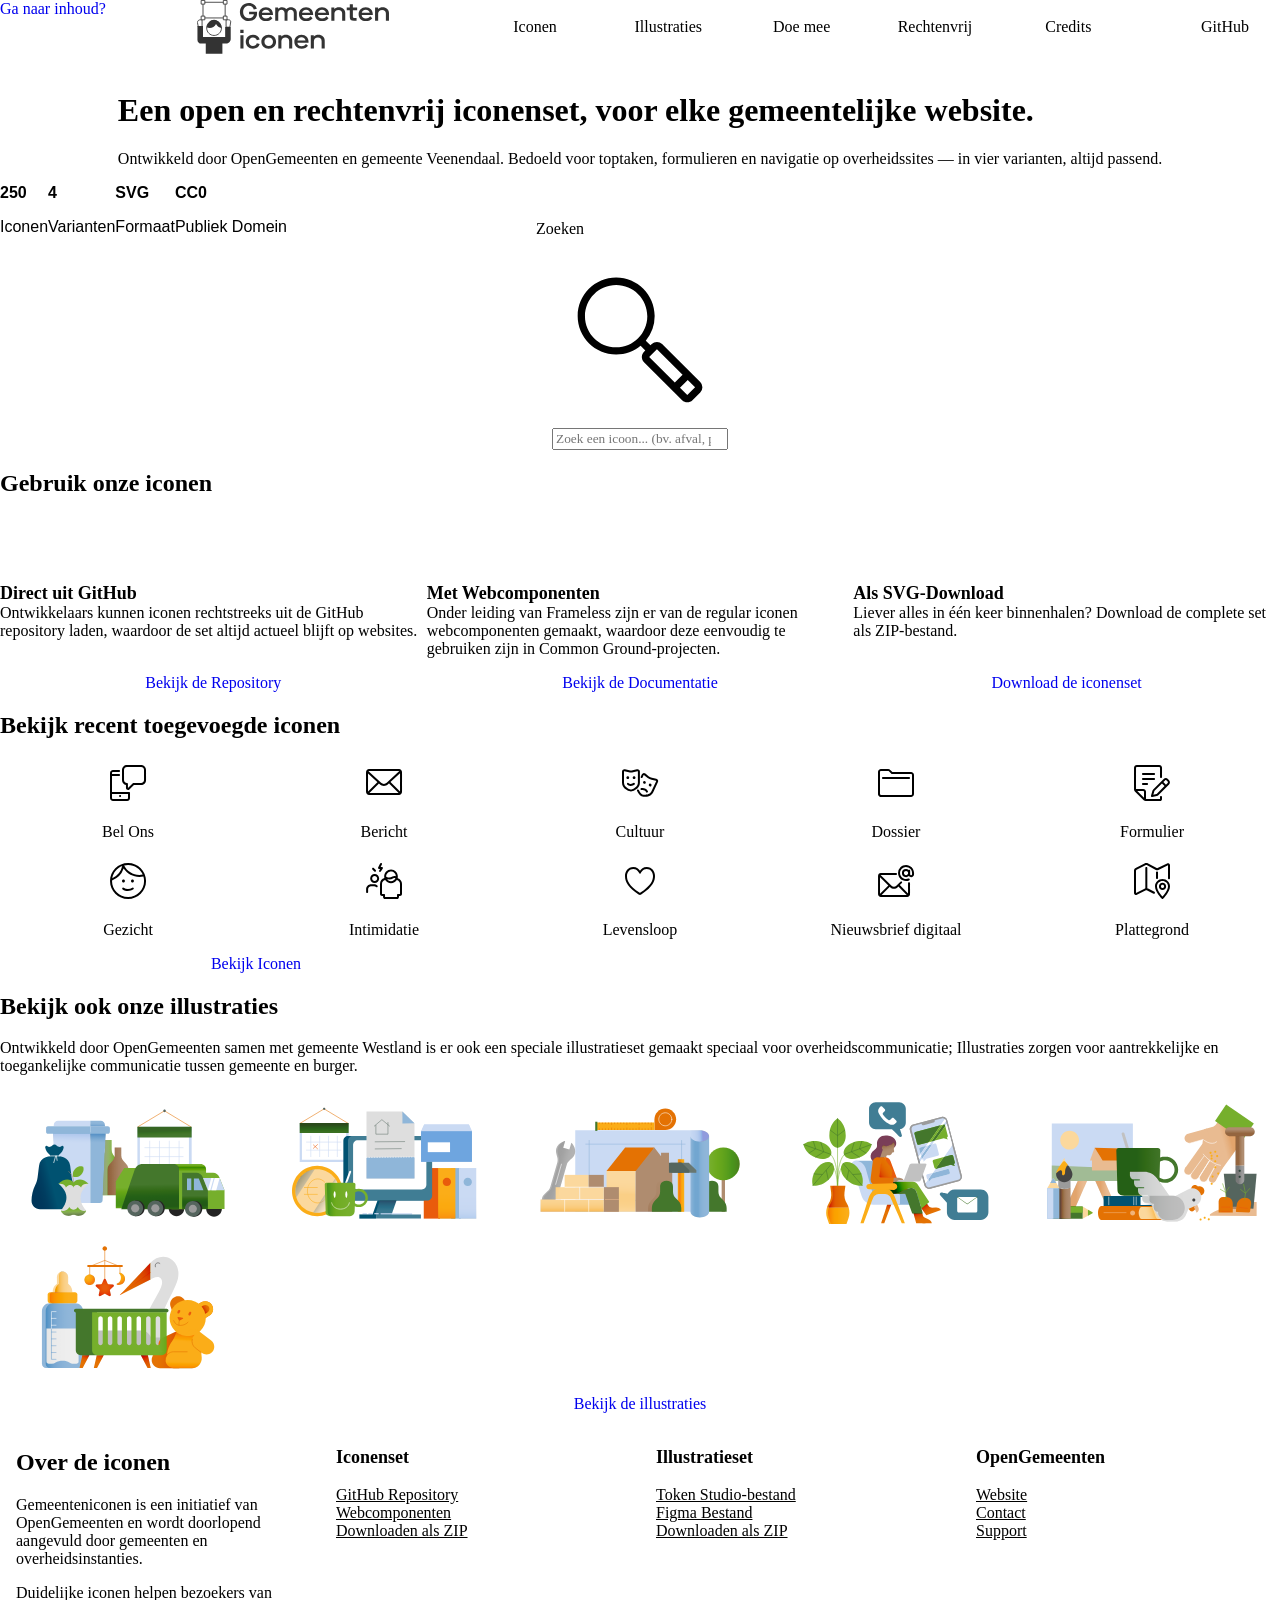
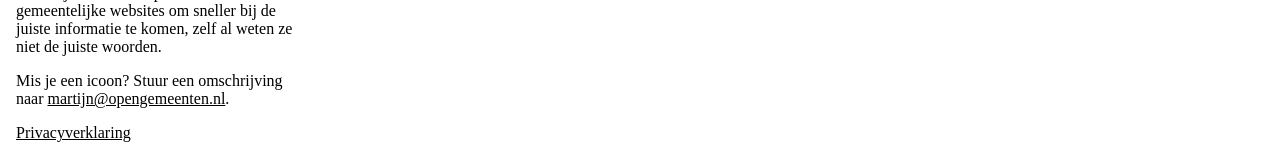
==== commit 307934f8: "#12 css-only hack for filter knoppen 'dropdown'" ====
--- a/index.html
+++ b/index.html
@@ -42,7 +42,7 @@
                 </picture>
             </a>
 
-            <button id="mobile-menu" type="button" class="button button-menu">Menu</button>
+            <button id="mobileMenu" type="button" class="button button-menu">Menu</button>
 
             <nav>
                 <a href="./iconen.html">Iconen</a>
--- a/styles/layout--header.css
+++ b/styles/layout--header.css
@@ -121,7 +121,7 @@
             flex-basis: none;
         }
 
-        button[id="mobile-menu"] {
+        button[id="mobileMenu"] {
             display: none;
         }
 
--- a/styles/page--index.css
+++ b/styles/page--index.css
@@ -34,6 +34,38 @@
 
         :is(p, strong) {
             font-family: 'Geist', sans-serif;
+        }
+    }
+
+    /* ************* */
+    /* MARK: GEBRUIK */
+    /* ************* */
+
+    section:nth-of-type(1) > article {
+        background-color: var(--bg-1);
+        background-image: linear-gradient(to bottom, var(--bg-1) 90%, var(--accent) 0%);
+        border-radius: var(--rounded-xs);
+
+        > *:not(a, svg) {
+            padding: var(--spacing-md);
+        }
+
+        svg {
+            margin-top: var(--spacing-md);
+            margin-left: var(--spacing-md);
+        }
+
+        h3 {
+            margin-bottom: 0;
+        }
+
+        p {
+            margin-top: 0;
+            padding-top: 0;
+        }
+
+        a {
+            border-radius: 0 0 var(--rounded-xs) var(--rounded-xs);
         }
     }
 
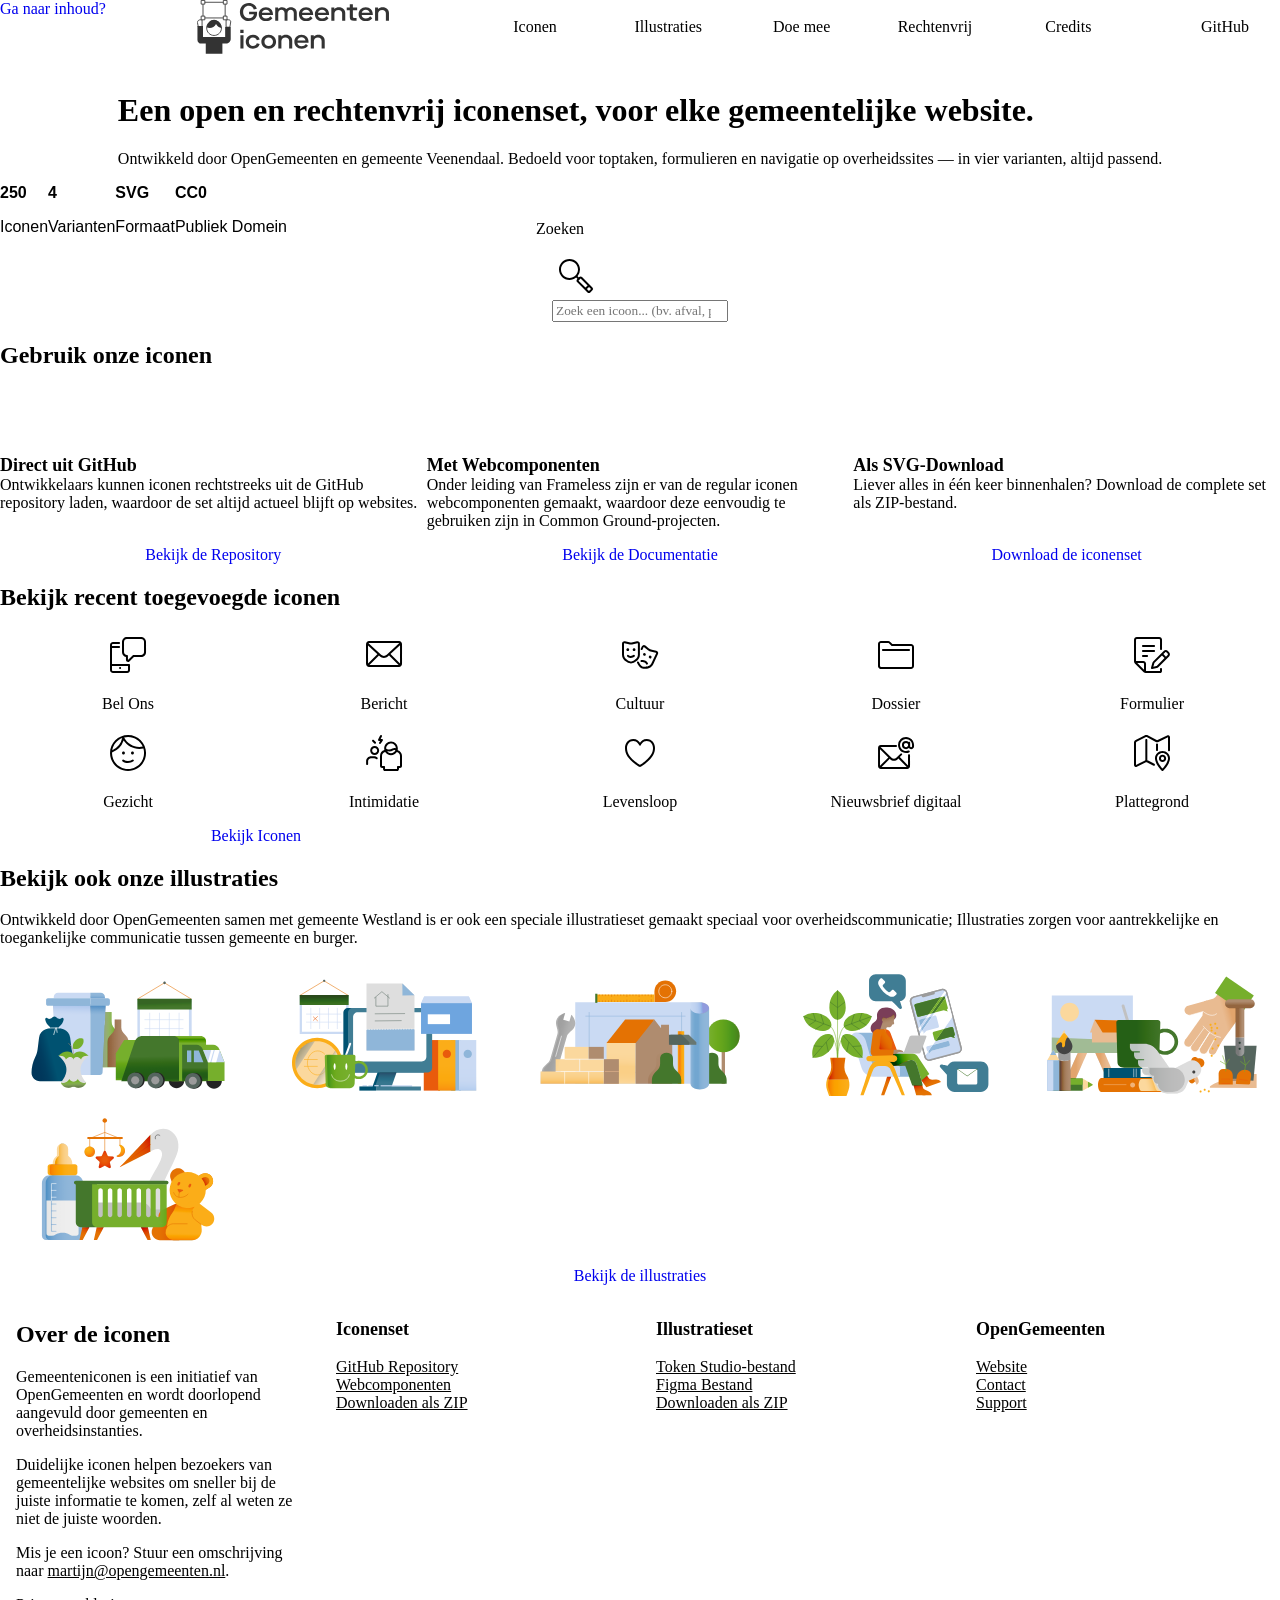
==== commit 0401af2b: "#12 Filter script samen met Krijn geschreven" ====
--- a/index.html
+++ b/index.html
@@ -91,7 +91,7 @@
                 <form action="./iconen.html">
                     <label>
                         <span>Zoeken</span>
-                        <svg xmlns="http://www.w3.org/2000/svg" viewBox="0 0 48 48">
+                        <svg xmlns="http://www.w3.org/2000/svg" viewBox="0 0 48 48" width="48" height="48">
                         <path d="m40.43 35.48-10.4-10.37a1.983 1.983 0 0 0-2.82 0l-.35.35-1.28-1.28a10.45 10.45 0 0 0 2.42-6.7c0-5.79-4.71-10.5-10.5-10.5S7 11.69 7 17.48s4.71 10.5 10.5 10.5c2.53 0 4.85-.9 6.66-2.39l1.28 1.28-.35.35c-.78.78-.78 2.05 0 2.83l10.4 10.37c.39.39.9.59 1.41.59s1.02-.2 1.41-.59l2.12-2.12a1.983 1.983 0 0 0 0-2.82Zm-22.94-9.49c-4.69 0-8.5-3.81-8.5-8.5s3.81-8.5 8.5-8.5 8.5 3.81 8.5 8.5-3.81 8.5-8.5 8.5Zm11.13.53 6.99 6.96-2.12 2.12-6.99-6.96 2.12-2.12Zm8.28 12.49-2-2 2.12-2.12 2 2-2.12 2.12Z"/>
                         </svg> 
                         <input type="search" spellcheck="true" id="iconenZoeken" name="q" placeholder="Zoek een icoon... (bv. afval, paspoort, parkeren)">
@@ -159,14 +159,14 @@
                 
                 <ul>
                     <li>
-                        <svg xmlns="http://www.w3.org/2000/svg" viewBox="0 0 48 48">
+                        <svg xmlns="http://www.w3.org/2000/svg" viewBox="0 0 48 48" width="48" height="48">
                             <path d="M25.01,33.03v-.03H8.01v-16h7c.55,0,1-.45,1-1s-.45-1-1-1h-7v-1c0-.55.45-1,1-1h6c.55,0,1-.45,1-1s-.45-1-1-1h-6c-1.65,0-3,1.35-3,3v25c0,1.65,1.35,3,3,3h14.17c1.56,0,2.83-1.27,2.83-2.83v-5.14c0-.55-.45-1-1-1ZM23.17,40h-14.17c-.55,0-1-.45-1-1v-4h16v4.17c0,.46-.37.83-.83.83ZM17.1,37.01v.02c0,.55-.45,1-1,1s-1-.45-1-1,.45-1.01,1-1.01,1,.44,1,.99ZM37.11,6h-14.19c-1.31,0-2.55.51-3.47,1.44s-1.44,2.16-1.44,3.47v10.22c.01,2.37,1.7,4.34,3.93,4.8l.03,3.12c0,.8.49,1.51,1.24,1.82.25.1.51.15.77.15.52,0,1.02-.2,1.4-.57l4.55-4.41h7.19c2.71,0,4.91-2.2,4.91-4.91v-10.22c0-2.71-2.2-4.91-4.91-4.91ZM40.02,21.12c0,1.6-1.31,2.91-2.91,2.91h-7.59c-.26,0-.51.1-.7.28l-4.85,4.71-.04-4.01c0-.55-.45-.99-1-.99-1.6,0-2.91-1.3-2.91-2.91v-10.22c-.01-.78.29-1.51.84-2.06s1.28-.85,2.06-.85h14.19c1.6,0,2.91,1.3,2.91,2.91v10.22Z"/>
                         </svg>
                         <p>Bel Ons</p>
                     </li>
 
                     <li>
-                        <svg xmlns="http://www.w3.org/2000/svg" viewBox="0 0 48 48">
+                        <svg xmlns="http://www.w3.org/2000/svg" viewBox="0 0 48 48" width="48" height="48">
                             <path d="M39.03,10H9.03c-1.65,0-3,1.41-3,3.14v19.72c0,1.73,1.35,3.14,3,3.14h30c1.65,0,3-1.41,3-3.14V13.14c0-1.73-1.35-3.14-3-3.14ZM9.03,12h30c.12,0,.23.03.33.08,0,0,0,0-.01,0l-12.63,11.74c-1.62,1.51-3.98,1.51-5.61,0l-12.55-11.67c.14-.09.3-.15.47-.15ZM8.03,32.59V14.39l9.46,8.79c-.06.04-.12.06-.16.11l-9.29,9.29ZM9.44,34l9.29-9.29c.07-.07.1-.15.15-.22l.86.8c1.19,1.1,2.68,1.66,4.17,1.66s2.98-.55,4.17-1.66l1.01-.94c.05.13.12.26.23.36l9.29,9.29H9.44ZM40.03,32.59l-9.29-9.29c-.09-.09-.19-.15-.3-.2l9.59-8.91v18.4Z"/>
                         </svg>
                         <p>Bericht</p>
@@ -174,55 +174,55 @@
 
 
                     <li>
-                        <svg xmlns="http://www.w3.org/2000/svg" viewBox="0 0 48 48">
+                        <svg xmlns="http://www.w3.org/2000/svg" viewBox="0 0 48 48" width="48" height="48">
                             <path d="m41.97 23.02-4.71 10.12c-1.81 3.9-5.9 4.66-8.79 4.66-.42 0-.81-.02-1.16-.04a5.148 5.148 0 0 1-3.37-1.57c-.93-.96-2.2-2.5-2.94-4.37a.994.994 0 0 1 .56-1.3.994.994 0 0 1 1.3.56c.63 1.56 1.72 2.88 2.52 3.72.55.57 1.28.91 2.07.96 2.31.16 6.43-.08 8-3.47l4.71-10.13a.371.371 0 0 0-.26-.53l-4.39-.88c-1.4-.28-2.73-.9-3.85-1.79l-3.5-2.79a.35.35 0 0 0-.32-.07c-.07.02-.19.06-.26.21l-1.03 2.23c-.23.5-.83.72-1.33.49-.5-.23-.72-.83-.49-1.33l1.03-2.23c.31-.67.9-1.14 1.61-1.31.71-.17 1.45 0 2.03.45l3.5 2.79a7.12 7.12 0 0 0 3 1.39l4.39.88c.72.14 1.32.6 1.65 1.26.33.65.34 1.41.04 2.08Zm-12.28.99a1.394 1.394 0 1 0-2.53-1.17 1.394 1.394 0 0 0 2.53 1.17Zm5.72 2.66a1.394 1.394 0 1 0-2.53-1.17 1.394 1.394 0 0 0 2.53 1.17Zm-10.19 2.45c-.53.17-.82.73-.65 1.26.17.52.73.81 1.26.65.73-.23 1.81-.06 2.75.43.75.39 1.31.94 1.46 1.44a1.005 1.005 0 0 0 1.25.67c.53-.16.83-.72.67-1.25-.31-1.02-1.2-1.98-2.44-2.63-1.44-.75-3.04-.97-4.29-.57Zm-8.4 3c-.6.23-1.23.34-1.86.34s-1.26-.12-1.86-.34c-2.64-1.02-7.08-3.46-7.08-8.38V12.57c0-.73.33-1.42.91-1.87a2.39 2.39 0 0 1 2.03-.44l4.35 1.05c1.08.26 2.22.26 3.3 0l4.35-1.05a2.39 2.39 0 0 1 2.03.44c.58.45.91 1.14.91 1.87v11.17c0 4.93-4.43 7.37-7.08 8.38Zm5.07-8.39V12.56c0-.16-.09-.25-.14-.3a.367.367 0 0 0-.32-.07l-4.35 1.05c-1.39.34-2.86.34-4.25 0l-4.35-1.05s-.06-.01-.09-.01c-.11 0-.19.05-.23.08-.05.04-.14.14-.14.3v11.17c0 3.73 3.63 5.68 5.8 6.52a3.2 3.2 0 0 0 2.28 0c2.16-.83 5.8-2.79 5.8-6.52Zm-8.71-5.09c0-.77-.62-1.39-1.39-1.39s-1.39.62-1.39 1.39.62 1.39 1.39 1.39 1.39-.62 1.39-1.39Zm4.91-1.4c-.77 0-1.39.62-1.39 1.39s.62 1.39 1.39 1.39 1.39-.62 1.39-1.39-.62-1.39-1.39-1.39Zm-.79 6.88c-.56.52-1.62.81-2.68.77-.85-.04-1.58-.3-1.93-.69a.998.998 0 1 0-1.49 1.33c.71.79 1.92 1.29 3.32 1.36h.34c1.5 0 2.89-.48 3.79-1.3a.997.997 0 1 0-1.35-1.47Z"/>
                         </svg>
                         <p>Cultuur</p>
                     </li>
 
                     <li>
-                        <svg xmlns="http://www.w3.org/2000/svg" viewBox="0 0 48 48">
+                        <svg xmlns="http://www.w3.org/2000/svg" viewBox="0 0 48 48" width="48" height="48">
                             <path d="M39,13h-18.59l-2.12-2.12c-.57-.57-1.32-.88-2.12-.88h-7.17c-1.65,0-3,1.35-3,3v21.94c-.02.65.18,1.28.58,1.83.58.79,1.47,1.24,2.45,1.24h29.97c1.65,0,3-1.35,3-3v-19c0-1.65-1.35-3-3-3ZM40,35c0,.55-.45,1-1,1H9.03c-.33,0-.64-.15-.83-.42-.19-.26-.24-.58-.15-.88h-.05V13c0-.55.45-1,1-1h7.17c.27,0,.52.1.71.29l2.71,2.71h19.41c.55,0,1,.45,1,1v19ZM38,19c0,.55-.45,1-1,1H11c-.55,0-1-.45-1-1s.45-1,1-1h26c.55,0,1,.45,1,1Z"/>
                         </svg>
                         <p>Dossier</p>
                     </li>
 
                     <li>
-                        <svg xmlns="http://www.w3.org/2000/svg" viewBox="0 0 48 48">
+                        <svg xmlns="http://www.w3.org/2000/svg" viewBox="0 0 48 48" width="48" height="48">
                             <path d="M41.06,21.14l-1.16-1.17c-1.13-1.13-3.1-1.13-4.23,0l-10.49,10.44c-.44.41-.73.94-.85,1.48l-1.34,4.88c-.09.34,0,.7.24.96.19.2.45.31.72.31.08,0,.15,0,.23-.03l4.69-1.08c.55-.13,1.05-.4,1.45-.8l10.75-10.75c1.16-1.17,1.16-3.06,0-4.23ZM28.9,34.71c-.13.13-.3.23-.48.27l-3.05.71.91-3.31c.04-.2.14-.37.3-.53l7.39-7.35,2.57,2.57-7.64,7.64ZM39.65,23.95l-1.69,1.69-2.57-2.57,1.7-1.69c.19-.19.45-.29.7-.29s.51.1.7.29l1.17,1.16c.39.39.39,1.02,0,1.4ZM32.96,36.93c-.55,0-.99.47-.98,1.02l.04,2.05h-14v-7.18c0-1.55-1.26-2.82-2.82-2.82h-7.18V8.8c0-.44.36-.8.8-.8h22.4c.44,0,.8.36.8.8v9.2c0,.55.45,1,1,1s1-.45,1-1v-9.2c0-1.54-1.26-2.8-2.8-2.8H8.82c-1.54,0-2.8,1.26-2.8,2.8v21.61c0,.74.3,1.46.83,1.99l8.84,8.79c.53.53,1.23.81,1.97.81h14.36c.54,0,1.04-.21,1.42-.6.38-.38.58-.89.57-1.43l-.04-2.06c0-.55-.43-1-1.02-.98ZM9.29,32h5.91c.45,0,.82.37.82.82v5.88l-6.73-6.69ZM26.02,21h-11c-.55,0-1-.45-1-1s.45-1,1-1h11c.55,0,1,.45,1,1s-.45,1-1,1ZM27.02,15c0,.55-.45,1-1,1h-11c-.55,0-1-.45-1-1s.45-1,1-1h11c.55,0,1,.45,1,1ZM19.02,24c.55,0,1,.45,1,1s-.45,1-1,1h-4c-.55,0-1-.45-1-1s.45-1,1-1h4Z"/>
                         </svg>
                         <p>Formulier</p>
                     </li>
 
                     <li>
-                        <svg xmlns="http://www.w3.org/2000/svg" viewBox="0 0 48 48">
+                        <svg xmlns="http://www.w3.org/2000/svg" viewBox="0 0 48 48" width="48" height="48">
                             <path d="M17.98 23.99c0-.83.67-1.5 1.49-1.5s1.49.67 1.49 1.5-.67 1.5-1.49 1.5-1.49-.67-1.49-1.5Zm10.49-1.56c-.82 0-1.49.67-1.49 1.5s.67 1.5 1.49 1.5 1.49-.67 1.49-1.5-.67-1.5-1.49-1.5Zm13.59 1.55c0 9.94-8.09 18.03-18.03 18.03S6.01 33.92 6.01 23.98 14.1 5.95 24.04 5.95s18.03 8.09 18.03 18.03ZM24.04 7.95c-1.36 0-2.68.19-3.94.51.02.03.04.04.05.07 2.92 5.79 8.75 9.39 15.22 9.39 1.14 0 2.26-.11 3.37-.33-2.47-5.66-8.12-9.64-14.69-9.64ZM8.28 21.15a17.05 17.05 0 0 0 9.93-12.08c-5.11 2.01-8.94 6.55-9.93 12.08Zm31.79 2.83c0-1.56-.24-3.07-.65-4.5-1.32.29-2.68.44-4.05.44-6.4 0-12.24-3.15-15.76-8.37A19.069 19.069 0 0 1 8.05 23.39c0 .2-.03.39-.03.59 0 8.84 7.19 16.03 16.03 16.03s16.03-7.19 16.03-16.03Zm-11.78 6.69c-2.54 1.72-6.03 1.75-8.61.09a.993.993 0 0 0-1.38.3c-.3.46-.17 1.08.3 1.38 1.58 1.02 3.42 1.56 5.31 1.56s3.87-.58 5.49-1.68c.46-.31.58-.93.27-1.39a.999.999 0 0 0-1.39-.27Z"/>
                         </svg>
                         <p>Gezicht</p>
                     </li>
 
                     <li>
-                        <svg xmlns="http://www.w3.org/2000/svg" viewBox="0 0 48 48">
+                        <svg xmlns="http://www.w3.org/2000/svg" viewBox="0 0 48 48" width="48" height="48">
                             <path d="M12.34,12.39c-.39-.39-.39-1.02,0-1.41s1.02-.39,1.41,0l2,2c.39.39.39,1.02,0,1.41-.2.2-.45.29-.71.29s-.51-.1-.71-.29l-2-2ZM14.04,27.19h-2.92c-2.76,0-5,2.24-5,5v2.9c0,.55.45,1,1,1s1-.45,1-1v-2.9c0-1.65,1.35-3,3-3h2.92c.75,0,1.47.28,2.02.78.41.37,1.04.34,1.41-.07.37-.41.34-1.04-.07-1.41-.92-.84-2.12-1.3-3.37-1.3ZM19.16,21.49c0,2.48-2.02,4.5-4.5,4.5s-4.5-2.02-4.5-4.5,2.02-4.5,4.5-4.5,4.5,2.02,4.5,4.5ZM17.16,21.49c0-1.38-1.12-2.5-2.5-2.5s-2.5,1.12-2.5,2.5,1.12,2.5,2.5,2.5,2.5-1.12,2.5-2.5ZM20.83,14.56l2-3c.2-.31.22-.7.05-1.03s-.51-.53-.88-.53h-1.38l1.28-2.55c.25-.49.05-1.09-.45-1.34-.5-.25-1.09-.05-1.34.45l-2,4c-.16.31-.14.68.04.97s.5.47.85.47h1.13l-.96,1.45c-.31.46-.18,1.08.28,1.39.17.11.36.17.55.17.32,0,.64-.16.83-.45ZM42,26.92v10.1c0,1.11-.9,2.01-2.01,2.01h-1.01v1.01c0,.54-.2,1.04-.58,1.43-.38.38-.89.59-1.42.59h-11.94c-.54,0-1.04-.21-1.42-.59-.38-.38-.59-.89-.58-1.43v-1.01s-1.01,0-1.01,0c-1.11,0-2.01-.9-2.01-2.01v-10.1c0-2.79,1.79-5.11,4.4-5.81-.14-.55-.23-1.13-.23-1.72,0-3.77,3.07-6.83,6.83-6.83s6.83,3.07,6.83,6.83c0,.45-.05.89-.13,1.32.05.14.08.29.07.45,2.52.75,4.23,3.02,4.23,5.76ZM26.17,19.38c0,.16.03.31.05.46.53.26,1.06.46,1.6.56,1.56.31,3.19,0,4.6-.85,1.09-.66,2.34-.75,3.41-.3-.07-2.61-2.2-4.71-4.82-4.71s-4.83,2.17-4.83,4.83ZM33.45,21.27c-1.36.83-2.9,1.25-4.43,1.25-.53,0-1.06-.05-1.59-.15-.08-.02-.17-.04-.25-.06.88,1.15,2.26,1.91,3.82,1.91,1.97,0,3.67-1.19,4.42-2.89-.55-.44-1.3-.46-1.97-.05ZM40,26.92c0-1.98-1.31-3.59-3.19-3.96-1.2,1.95-3.36,3.26-5.81,3.26s-4.61-1.31-5.82-3.27c0,0,0,0,0,0-1.9.38-3.17,1.97-3.17,3.96v10.1h2.03c.27,0,.52.12.71.3.19.19.29.44.29.71v2.01s11.94,0,11.94,0v-2.02c0-.27.1-.52.29-.71.19-.19.44-.29.71-.29h2.02v-10.11Z"/>
                         </svg>
                         <p>Intimidatie</p>
                     </li>
 
                     <li>
-                        <svg xmlns="http://www.w3.org/2000/svg" viewBox="0 0 48 48">
+                        <svg xmlns="http://www.w3.org/2000/svg" viewBox="0 0 48 48" width="48" height="48">
                             <path d="M23.95,37.91c-.45,0-.9-.13-1.28-.4-.04-.02-.07-.05-.1-.08-9.64-6.36-13.57-11.69-13.57-18.4,0-4.33,2.91-8.93,8.31-8.93,3.47,0,5.59,2.1,6.69,3.64,1.09-1.54,3.22-3.64,6.69-3.64,5.4,0,8.31,4.6,8.31,8.93,0,4.65-1.64,10.49-13.8,18.5-.37.26-.81.39-1.25.39ZM23.86,35.89c.09.03.18,0,.22-.03,11.39-7.5,12.92-12.72,12.92-16.84,0-3.36-2.21-6.93-6.31-6.93s-5.69,3.84-5.76,4c-.16.37-.52.61-.92.61s-.77-.24-.93-.61c-.07-.16-1.75-4-5.76-4s-6.31,3.57-6.31,6.93c0,4.37,1.55,9.43,12.79,16.82.02.02.05.03.07.05Z"/>
                         </svg>
                         <p>Levens&shy;loop</p>
                     </li>
 
                     <li>
-                        <svg xmlns="http://www.w3.org/2000/svg" viewBox="0 0 48 48">
+                        <svg xmlns="http://www.w3.org/2000/svg" viewBox="0 0 48 48" width="48" height="48">
                             <path d="M37.03 25.18c-.55 0-1 .45-1 1v10.29l-8.25-8.36 2.1-2.06c.39-.39.4-1.02.01-1.41a.987.987 0 0 0-1.41-.01l-4.16 4.09c-1.38 1.33-3.38 1.33-4.76 0L8.54 18.08c.08-.04.17-.07.26-.07h15.18c.55 0 1-.45 1-1s-.45-1-1-1H8.8c-1.52 0-2.76 1.33-2.76 2.96v18.08c0 1.63 1.24 2.96 2.76 2.96h26.47c1.52 0 2.76-1.33 2.76-2.96V26.18c0-.55-.45-1-1-1m-15.1 6.53c1.35 0 2.7-.52 3.78-1.56l.64-.63 8.38 8.49H9.62l8.17-8.21.37.35c1.07 1.04 2.42 1.56 3.77 1.56M8.03 20.37l8.32 8.04-8.32 8.36zM34.04 8.01c-2.13 0-4.14.83-5.65 2.34A7.95 7.95 0 0 0 26.04 16c0 4.41 3.58 8 7.99 8.01h.02c1.07 0 2.12-.21 3.11-.63.51-.21.75-.8.53-1.31a.99.99 0 0 0-1.31-.53c-.74.31-1.52.47-2.33.47h-.01c-1.6 0-3.11-.63-4.24-1.76s-1.75-2.64-1.75-4.25c0-1.6.63-3.11 1.76-4.24a5.998 5.998 0 0 1 10.23 4.26v1.17a.939.939 0 1 1-1.88 0v-3.4c0-.55-.45-1-1-1-.17 0-.31.05-.45.12-.72-.62-1.64-1-2.66-1a4.11 4.11 0 1 0 0 8.22c1.07 0 2.05-.42 2.78-1.1.54.67 1.35 1.1 2.28 1.1 1.62 0 2.94-1.32 2.94-2.94v-1.17c0-4.41-3.58-8-7.99-8.01Zm-.01 10.12c-1.16 0-2.11-.95-2.11-2.11s.95-2.11 2.11-2.11 2.11.95 2.11 2.11-.95 2.11-2.11 2.11"/>
                         </svg>
                         <p>Nieuws&shy;brief digitaal</p>
                     </li>
                     <li>
-                        <svg xmlns="http://www.w3.org/2000/svg" viewBox="0 0 48 48">
+                        <svg xmlns="http://www.w3.org/2000/svg" viewBox="0 0 48 48" width="48" height="48">
                             <path d="M34.53,25.86c-1.98,0-3.6,1.6-3.6,3.57s1.62,3.57,3.6,3.57,3.6-1.6,3.6-3.57-1.62-3.57-3.6-3.57ZM34.53,31c-.88,0-1.6-.71-1.6-1.57s.72-1.57,1.6-1.57,1.6.71,1.6,1.57-.72,1.57-1.6,1.57ZM34.5,22c-4.14,0-7.5,3.29-7.5,7.34,0,5.74,6.53,12.11,6.81,12.38.19.19.44.28.69.28s.5-.09.69-.28c.28-.27,6.81-6.64,6.81-12.38,0-4.05-3.36-7.34-7.5-7.34ZM34.5,39.56c-1.62-1.74-5.5-6.33-5.5-10.22,0-2.95,2.47-5.34,5.5-5.34s5.5,2.4,5.5,5.34c0,3.89-3.88,8.48-5.5,10.22ZM42,8.3v12.84c0,.55-.45,1-1,1s-1-.45-1-1v-12.84l-9.54,4.59c-.82.42-1.83.42-2.68-.01l-8.59-4.68c-.53-.27-1.19-.27-1.75.01l-8.89,4.56c-.34.18-.56.55-.56.95v22.26l8.54-4.35c.26-.13.53-.23.81-.3,0-.02-.01-.04-.01-.06V11.04c0-.55.45-1,1-1s1,.45,1,1v20.22s-.01.04-.01.06c.28.07.55.17.81.3l6.3,3.24c.49.25.68.86.43,1.35-.25.49-.85.69-1.35.43l-6.3-3.24c-.55-.29-1.22-.29-1.77,0l-8.55,4.38c-.29.15-.6.22-.9.22-.36,0-.71-.1-1.03-.29-.61-.37-.97-1.02-.97-1.73V13.72c0-1.16.63-2.2,1.65-2.72l8.89-4.56c1.12-.58,2.47-.58,3.59,0l8.59,4.68c.26.13.58.13.85-.01l9.55-4.62c.6-.31,1.32-.28,1.92.08.61.37.97,1.02.97,1.74ZM29.01,22.07c-.55,0-1-.45-1-1v-5.52c0-.55.45-1,1-1s1,.45,1,1v5.52c0,.55-.45,1-1,1Z"/>
                         </svg>
                         <p>Platte&shy;grond</p>
@@ -243,12 +243,12 @@
                     gemaakt speciaal voor overheidscommunicatie; Illustraties zorgen voor aantrekkelijke en toegankelijke communicatie tussen gemeente en burger.
                 </p>
                 <div>
-                    <img src="./illustraties/afval.svg" alt="Voorbeeld Afbeelding 1">
-                    <img src="./illustraties/belasting.svg" alt="Voorbeeld Afbeelding 2">
-                    <img src="./illustraties/bouwen.svg" alt="Voorbeeld Afbeelding 3">
-                    <img src="./illustraties/contact.svg" alt="Voorbeeld Afbeelding 4">
-                    <img src="./illustraties/dagbesteding.svg" alt="Voorbeeld Afbeelding 5">
-                    <img src="./illustraties/geboorte.svg" alt="Voorbeeld Afbeelding 6">
+                    <img src="./illustraties/afval.svg" alt="Dit zijn zes voorbeelden van illustraties in een kleurrijke stijl over verschillende themas.">
+                    <img src="./illustraties/belasting.svg" alt="">
+                    <img src="./illustraties/bouwen.svg" alt="">
+                    <img src="./illustraties/contact.svg" alt="">
+                    <img src="./illustraties/dagbesteding.svg" alt="">
+                    <img src="./illustraties/geboorte.svg" alt="">
                 </div>
                 <a class="button accent" href="./illustraties.html">Bekijk de illustraties</a>
             </section>
--- a/styles/base--remedy.css
+++ b/styles/base--remedy.css
@@ -69,7 +69,8 @@
         background: var(--accent);
     }
 
-    :focus {
+    :focus, :focus-visible {
+        outline-width: 0.1em;
         outline-color: var(--outline);
         outline-offset: 0.1em;
     }
